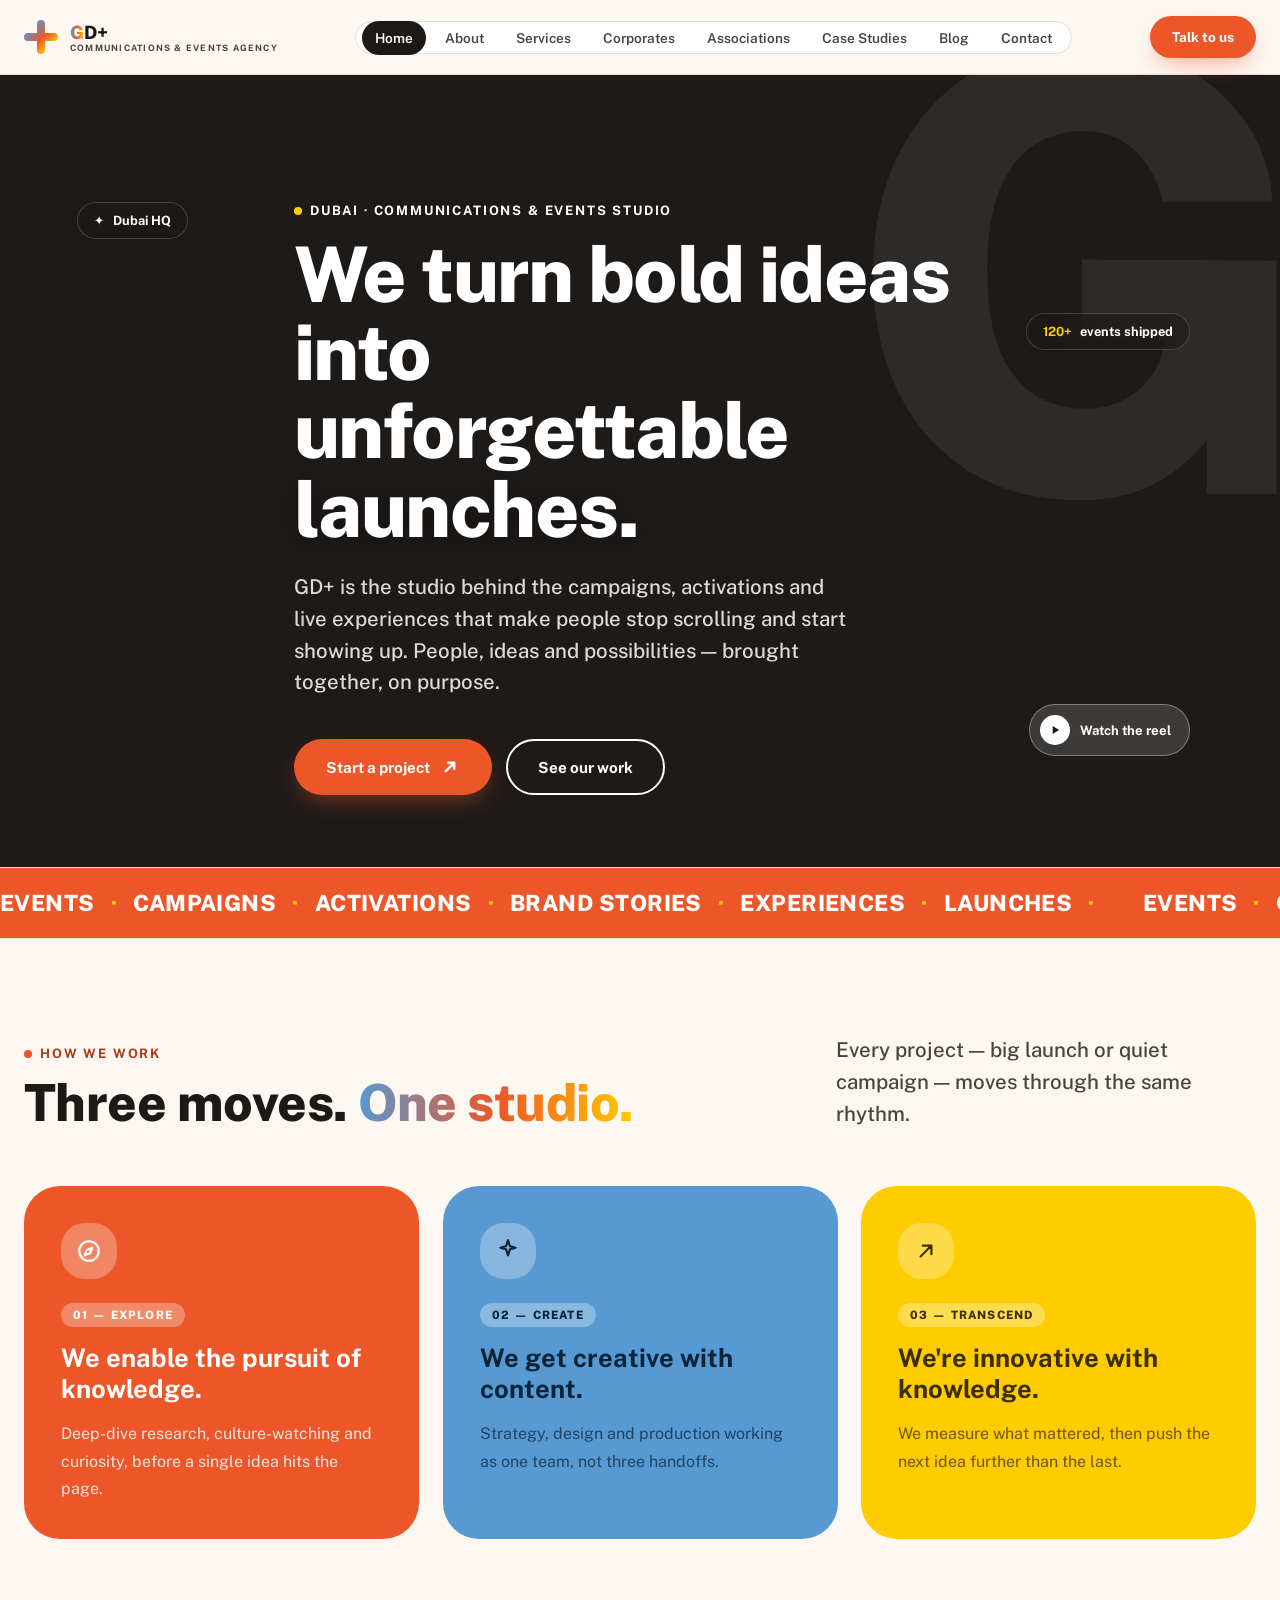
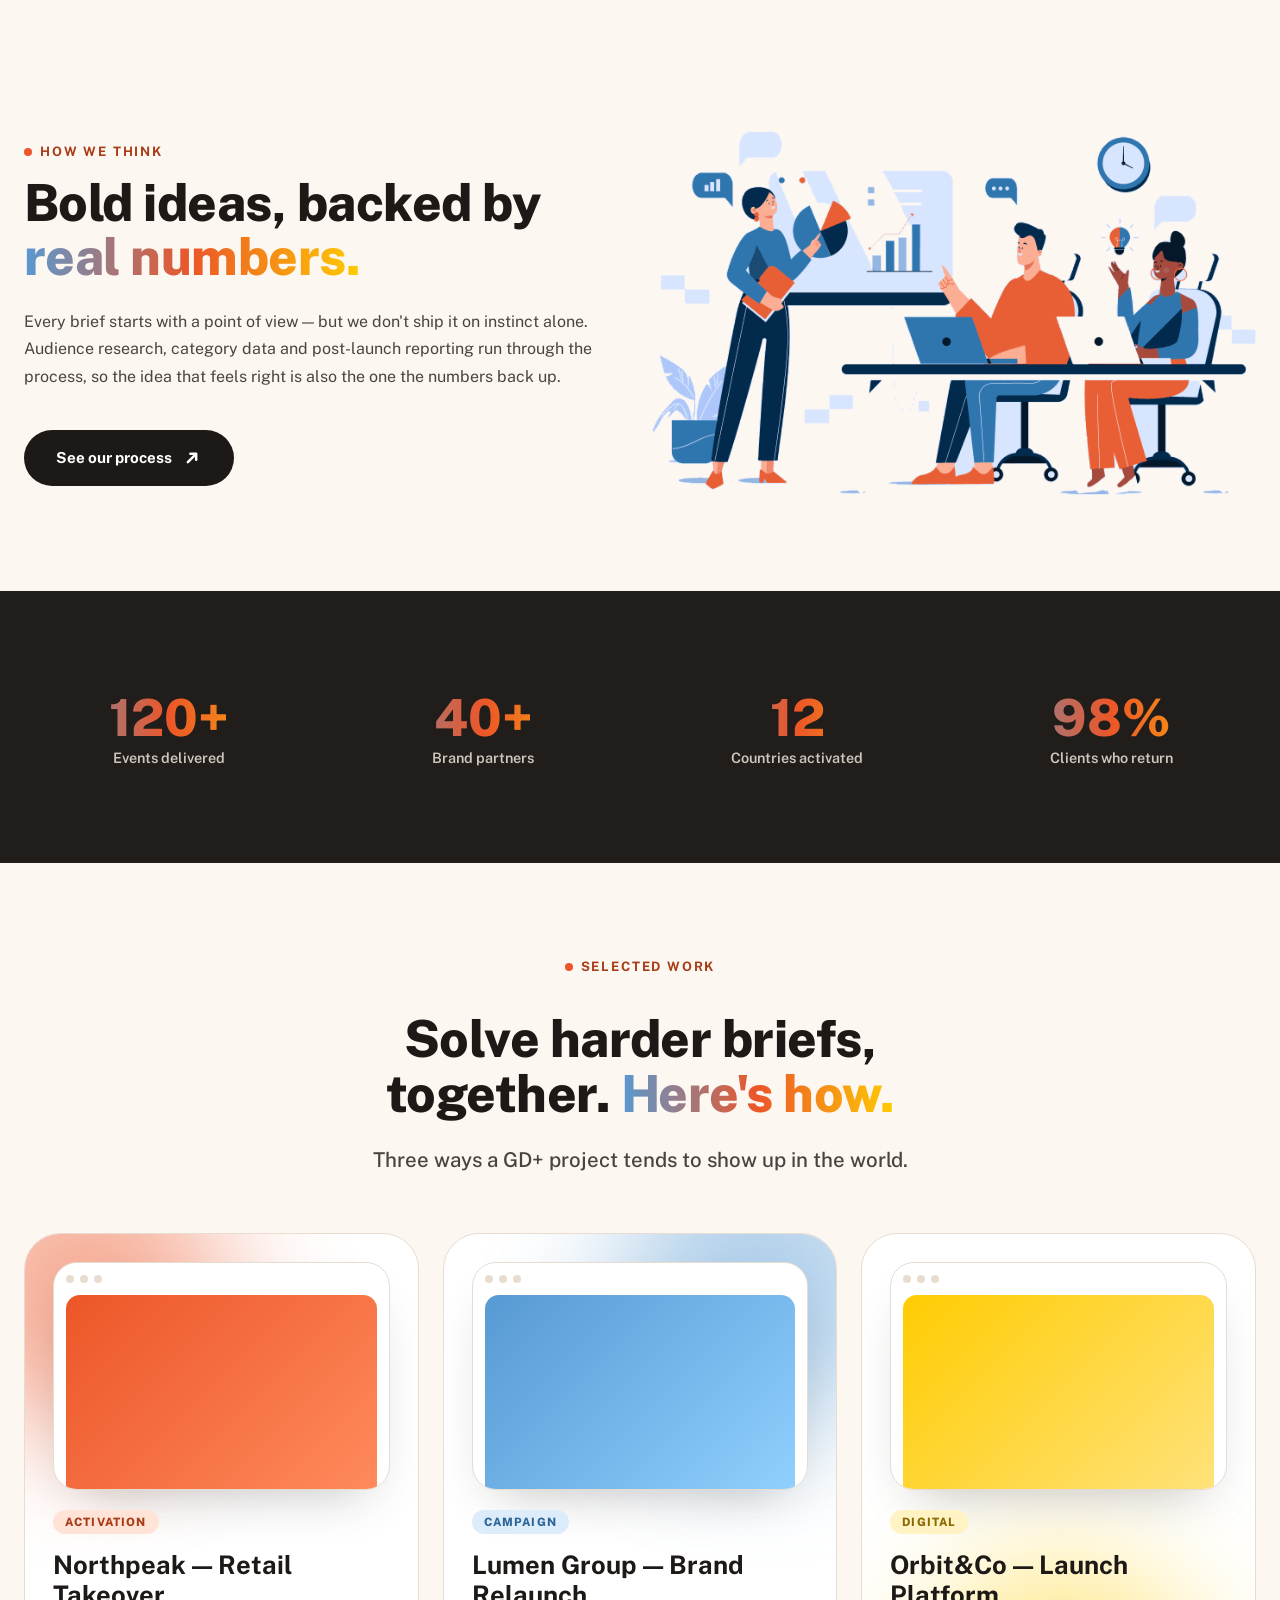
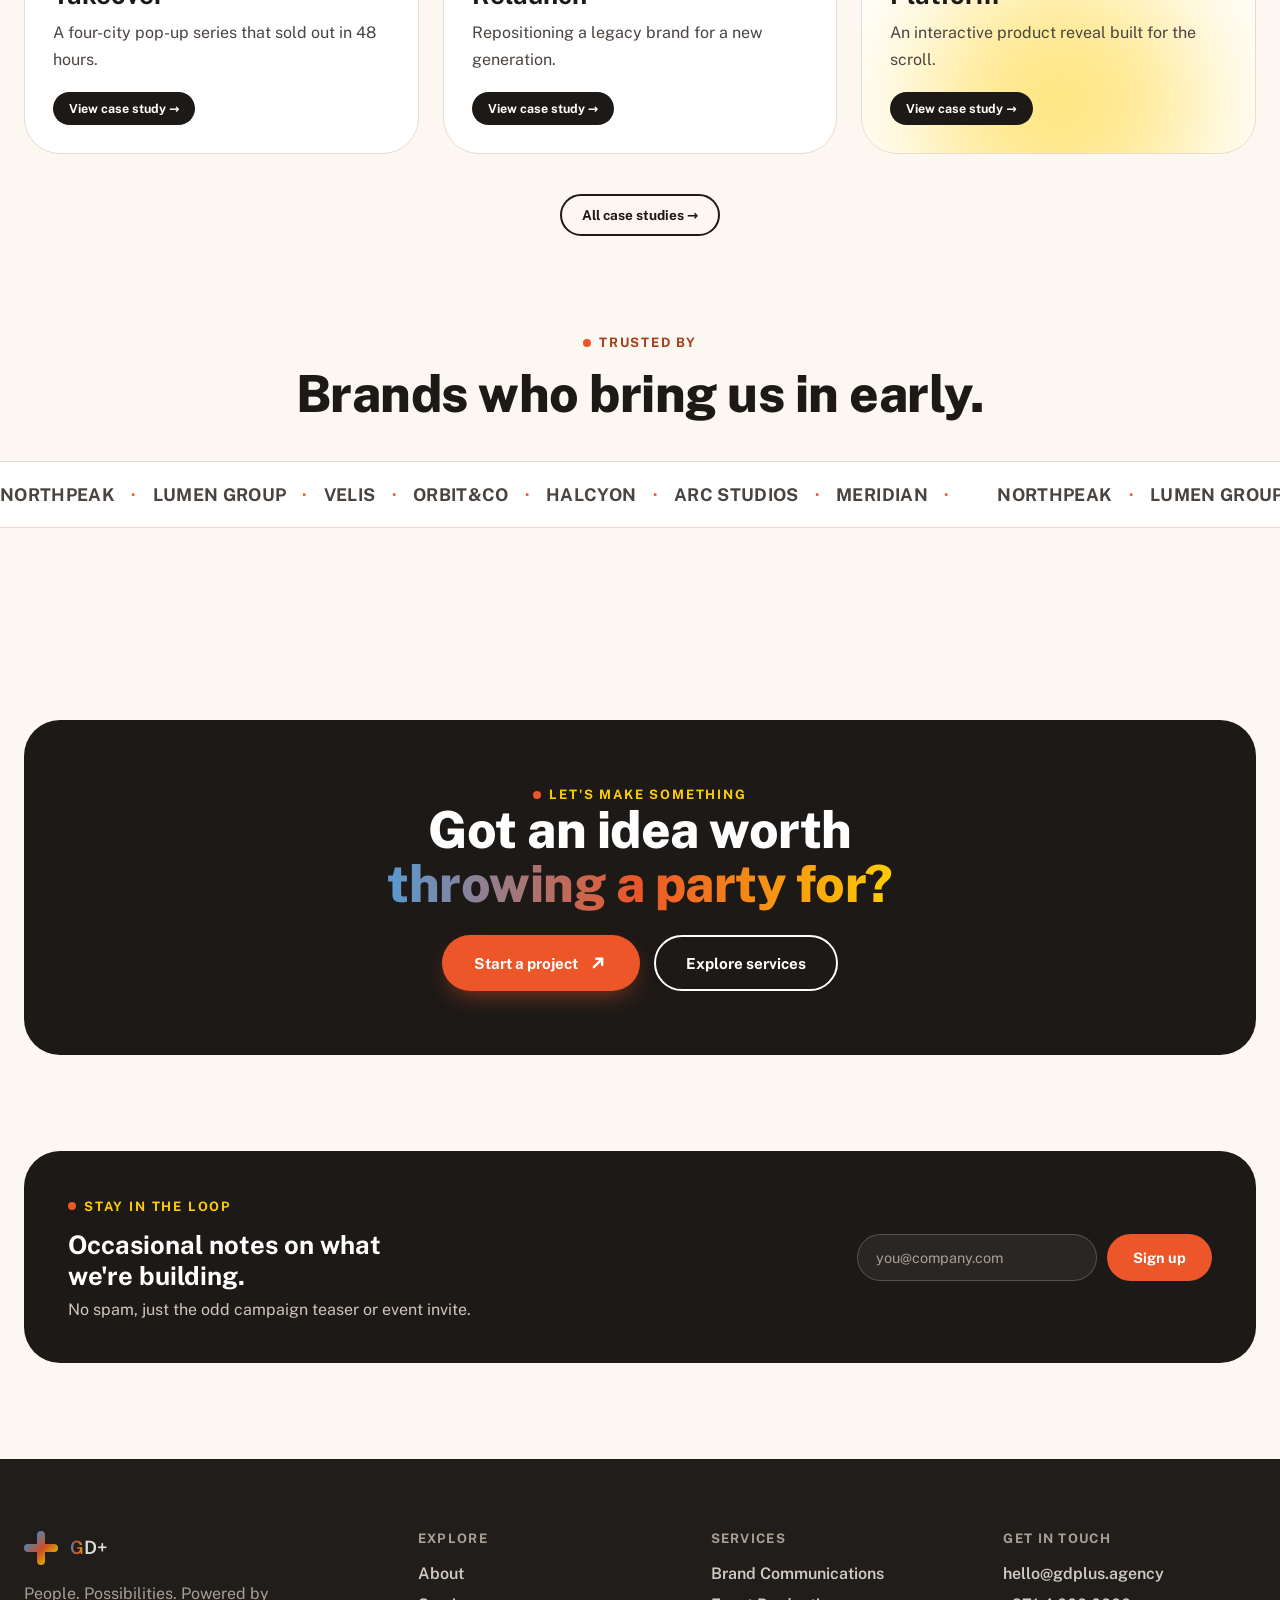
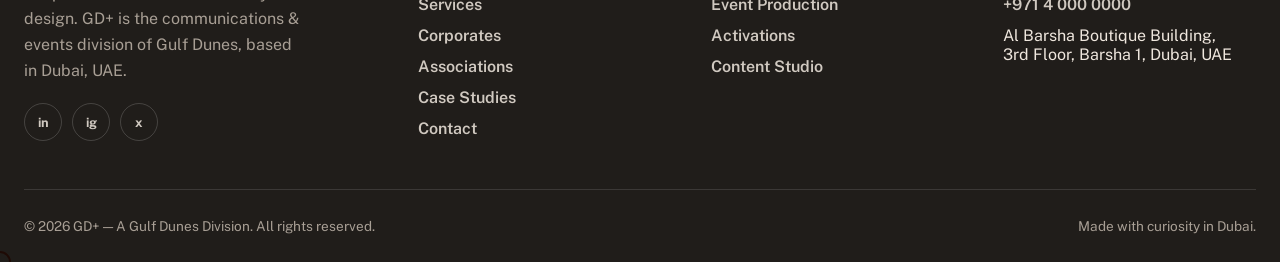
==== index.html @ 771c18da "Remove max-width cap from .container Content now runs full width edge-to-edge (still with side paddi" ====
<!doctype html>
<html lang="en">
<head>
<meta charset="UTF-8">
<meta name="viewport" content="width=device-width, initial-scale=1.0">
<title>GD+ — Communications & Events Agency</title>
<meta name="description" content="GD+ is a Dubai-based communications & events studio turning bold ideas into unforgettable experiences.">
<link rel="icon" href="data:image/svg+xml,%3Csvg xmlns='http://www.w3.org/2000/svg' viewBox='0 0 100 100'%3E%3Crect width='100' height='100' rx='24' fill='%23ec5628'/%3E%3Crect x='38' y='14' width='24' height='72' rx='12' fill='white'/%3E%3Crect x='14' y='38' width='72' height='24' rx='12' fill='white'/%3E%3C/svg%3E">
<style>
/* ==========================================================================
   GD+ — Communications & Events Agency
   Design tokens derived from brand guidelines:
   Primary #ec5628 · Secondary #5799d2 · Tertiary #ffcc02
   Type: Public Sans · Material 3–inspired shape language, playful energy
   ========================================================================== */

@import url('https://fonts.googleapis.com/css2?family=Public+Sans:ital,wght@0,400;0,500;0,600;0,700;0,800;1,600&display=swap');

:root{
  /* brand */
  --c-primary: #ec5628;
  --c-primary-ink: #a83c17;
  --c-primary-light: #ffe3d6;
  --c-secondary: #5799d2;
  --c-secondary-ink: #2f6699;
  --c-secondary-light: #dcecfa;
  --c-tertiary: #ffcc02;
  --c-tertiary-ink: #8a6a00;
  --c-tertiary-light: #fff3c4;

  /* neutrals */
  --c-ink: #1c1917;
  --c-ink-soft: #4a4441;
  --c-paper: #fdf7f2;
  --c-paper-alt: #ffffff;
  --c-surface: #f5ece4;
  --c-line: #e8dcd1;
  --c-dark: #201d1a;
  --c-dark-surface: #2b2622;

  /* shape */
  --r-sm: 14px;
  --r-md: 24px;
  --r-lg: 36px;
  --r-pill: 999px;

  /* motion */
  --ease: cubic-bezier(.22,1,.36,1);

  /* type */
  --font: 'Public Sans', system-ui, sans-serif;
}

*,*::before,*::after{ box-sizing:border-box; }
html{ scroll-behavior:smooth; }
body{
  margin:0;
  font-family:var(--font);
  background:var(--c-paper);
  color:var(--c-ink);
  -webkit-font-smoothing:antialiased;
  overflow-x:hidden;
}
img,svg{ display:block; max-width:100%; }
a{ color:inherit; text-decoration:none; }
ul{ margin:0; padding:0; list-style:none; }
button{ font-family:inherit; cursor:pointer; }
h1,h2,h3,h4,p{ margin:0; }

.container{
  width:100%;
  margin:0 auto;
  padding:0 24px;
}
section{ position:relative; }

::selection{ background:var(--c-tertiary); color:var(--c-ink); }

/* ---------- type scale ---------- */
.eyebrow{
  display:inline-flex;
  align-items:center;
  gap:8px;
  font-size:13px;
  font-weight:700;
  letter-spacing:.14em;
  text-transform:uppercase;
  color:var(--c-primary-ink);
}
.eyebrow::before{
  content:'';
  width:8px;height:8px;
  border-radius:50%;
  background:var(--c-primary);
}
h1, .h1{
  font-size:clamp(2.6rem, 6vw, 5.2rem);
  font-weight:800;
  line-height:1.02;
  letter-spacing:-.02em;
}
h2, .h2{
  font-size:clamp(2rem, 4vw, 3.2rem);
  font-weight:800;
  line-height:1.06;
  letter-spacing:-.01em;
}
h3, .h3{
  font-size:clamp(1.3rem, 2vw, 1.6rem);
  font-weight:700;
  line-height:1.2;
}
.lede{
  font-size:clamp(1.05rem, 1.6vw, 1.3rem);
  line-height:1.55;
  color:var(--c-ink-soft);
  font-weight:500;
}
.body-text{ font-size:1rem; line-height:1.7; color:var(--c-ink-soft); }

/* ---------- buttons ---------- */
.btn{
  position:relative;
  display:inline-flex;
  align-items:center;
  gap:10px;
  padding:16px 30px;
  border-radius:var(--r-pill);
  font-weight:700;
  font-size:.95rem;
  border:2px solid transparent;
  transition:transform .35s var(--ease), box-shadow .35s var(--ease), background .25s, color .25s, border-color .25s;
  white-space:nowrap;
}
.btn-primary{
  background:var(--c-primary);
  color:#fff;
  box-shadow:0 10px 24px -8px rgba(236,86,40,.55);
}
.btn-primary:hover{ box-shadow:0 16px 34px -8px rgba(236,86,40,.65); transform:translateY(-2px); }
.btn-dark{
  background:var(--c-ink);
  color:#fff;
}
.btn-dark:hover{ background:var(--c-primary); transform:translateY(-2px); }
.btn-ghost{
  background:transparent;
  border-color:currentColor;
  color:var(--c-ink);
}
.btn-ghost:hover{ background:var(--c-ink); color:#fff; }
.btn-ghost.on-dark{ color:#fff; }
.btn-ghost.on-dark:hover{ background:#fff; color:var(--c-ink); }
.btn-arrow{
  display:inline-flex;
  width:20px; height:20px;
  transition:transform .35s var(--ease);
}
.btn:hover .btn-arrow{ transform:translateX(4px); }
.btn-sm{ padding:11px 20px; font-size:.85rem; }

/* ---------- header / nav ---------- */
.site-header{
  position:sticky;
  top:0;
  z-index:100;
  background:rgba(253,247,242,.82);
  backdrop-filter:blur(14px) saturate(1.4);
  border-bottom:1px solid var(--c-line);
}
.nav{
  display:flex;
  align-items:center;
  justify-content:space-between;
  padding:16px 24px;
}
.brand{
  display:flex;
  align-items:center;
  gap:12px;
  font-weight:800;
  font-size:1.15rem;
  letter-spacing:-.01em;
}
.brand small{
  display:block;
  font-size:.55rem;
  font-weight:700;
  letter-spacing:.14em;
  color:var(--c-ink-soft);
  text-transform:uppercase;
}
.logo-mark{
  position:relative;
  width:34px; height:34px;
  flex:none;
}
.logo-mark::before,
.logo-mark::after{
  content:'';
  position:absolute;
  border-radius:var(--r-pill);
  background:linear-gradient(135deg, var(--c-secondary), var(--c-primary) 55%, var(--c-tertiary));
}
.logo-mark::before{ left:38%; right:38%; top:0; bottom:0; }
.logo-mark::after{ top:38%; bottom:38%; left:0; right:0; }

.nav-links{
  display:flex;
  align-items:center;
  gap:6px;
  padding:6px;
  background:var(--c-paper-alt);
  border-radius:var(--r-pill);
  border:1px solid var(--c-line);
}
.nav-links a{
  padding:9px 13px;
  border-radius:var(--r-pill);
  font-weight:600;
  font-size:.85rem;
  color:var(--c-ink-soft);
  white-space:nowrap;
  transition:background .25s, color .25s;
}
.nav-links a:hover{ background:var(--c-surface); color:var(--c-ink); }
.nav-links a.active{ background:var(--c-ink); color:#fff; }

.nav-actions{ display:flex; align-items:center; gap:12px; }
.nav-toggle{
  display:none;
  width:44px; height:44px;
  border-radius:var(--r-pill);
  border:1px solid var(--c-line);
  background:var(--c-paper-alt);
  align-items:center;
  justify-content:center;
  flex-direction:column;
  gap:5px;
}
.nav-toggle span{ width:18px; height:2px; background:var(--c-ink); border-radius:2px; transition:transform .3s, opacity .3s; }
.nav-toggle.is-open span:nth-child(1){ transform:translateY(7px) rotate(45deg); }
.nav-toggle.is-open span:nth-child(2){ opacity:0; }
.nav-toggle.is-open span:nth-child(3){ transform:translateY(-7px) rotate(-45deg); }

@media (max-width:1180px){
  .nav-links{
    position:fixed;
    inset:78px 16px auto 16px;
    flex-direction:column;
    align-items:stretch;
    padding:12px;
    gap:4px;
    box-shadow:0 24px 50px -20px rgba(28,25,23,.3);
    transform:translateY(-12px);
    opacity:0;
    pointer-events:none;
    transition:transform .3s var(--ease), opacity .3s var(--ease);
  }
  .nav-links.is-open{ transform:translateY(0); opacity:1; pointer-events:auto; }
  .nav-links a{ text-align:center; padding:14px; }
  .nav-toggle{ display:flex; }
  .nav-actions .btn-sm{ display:none; }
}

/* ---------- decorative floating plus marks ---------- */
.floater{
  position:absolute;
  z-index:0;
  opacity:.5;
  filter:blur(.3px);
  animation:floaty 9s ease-in-out infinite;
}
.floater::before,.floater::after{
  content:'';
  position:absolute;
  border-radius:var(--r-pill);
}
.floater.f-orange::before,.floater.f-orange::after{ background:var(--c-primary); }
.floater.f-blue::before,.floater.f-blue::after{ background:var(--c-secondary); }
.floater.f-gold::before,.floater.f-gold::after{ background:var(--c-tertiary); }
.floater::before{ left:38%; right:38%; top:0; bottom:0; }
.floater::after{ top:38%; bottom:38%; left:0; right:0; }
@keyframes floaty{
  0%,100%{ transform:translate(0,0) rotate(0deg); }
  50%{ transform:translate(-14px,18px) rotate(18deg); }
}

/* ---------- hero ---------- */
.hero{
  padding:64px 0 96px;
  overflow:hidden;
}
.hero-watermark{
  position:absolute;
  font-weight:800;
  font-size:min(48vw, 620px);
  line-height:1;
  color:var(--c-ink);
  opacity:.035;
  z-index:0;
  top:-14%;
  right:-3%;
  pointer-events:none;
  user-select:none;
}
.hero-inner{
  display:grid;
  gap:32px;
  position:relative;
  z-index:1;
}
.hero-rotator{
  display:inline-grid;
}
.hero-rotator span{
  grid-area:1/1;
  opacity:0;
  transform:translateY(14px);
  transition:opacity .5s var(--ease), transform .5s var(--ease);
  background:linear-gradient(90deg, var(--c-secondary), var(--c-primary), var(--c-tertiary));
  -webkit-background-clip:text;
  background-clip:text;
  color:transparent;
}
.hero-rotator span.is-active{ opacity:1; transform:translateY(0); }

.hero-scene{
  position:relative;
  width:100%;
  aspect-ratio:1/1;
  max-width:420px;
  margin:0 auto;
}
.hero-blob{
  position:absolute;
  inset:6%;
  border-radius:38% 62% 60% 40% / 45% 40% 60% 55%;
  background:linear-gradient(135deg, var(--c-secondary), var(--c-primary) 60%, var(--c-tertiary));
  animation:blobbing 10s ease-in-out infinite;
}
@keyframes blobbing{
  0%,100%{ border-radius:38% 62% 60% 40% / 45% 40% 60% 55%; transform:rotate(0deg) scale(1); }
  33%{ border-radius:55% 45% 40% 60% / 60% 55% 45% 40%; transform:rotate(8deg) scale(1.03); }
  66%{ border-radius:45% 55% 55% 45% / 40% 60% 40% 60%; transform:rotate(-6deg) scale(.98); }
}
.hero-illustration{
  position:absolute;
  inset:9%;
  filter:drop-shadow(0 16px 30px rgba(28,25,23,.25));
}
.hero-illustration svg{ width:100%; height:100%; }
.hero-illustration .spotlight{ animation:spotlightPulse 5s ease-in-out infinite; transform-origin:center top; }
.hero-illustration .confetti-bit{ animation:confettiDrift 3.6s ease-in-out infinite; transform-box:fill-box; transform-origin:center; }
.hero-illustration .confetti-bit:nth-child(2n){ animation-delay:-1.1s; }
.hero-illustration .confetti-bit:nth-child(3n){ animation-delay:-2.3s; }
@keyframes spotlightPulse{ 0%,100%{ opacity:.1; } 50%{ opacity:.22; } }
@keyframes confettiDrift{
  0%,100%{ transform:translateY(0) rotate(0deg); }
  50%{ transform:translateY(-6px) rotate(14deg); }
}

/* ---------- hero: full-bleed video header ---------- */
.hero--video{
  min-height:88vh;
  display:flex;
  align-items:flex-end;
  padding:64px 0 72px;
  color:#fff;
}
.hero-media{
  position:absolute;
  inset:0;
  z-index:0;
  overflow:hidden;
  background:var(--c-dark);
}
.hero-video{
  position:absolute; inset:0;
  width:100%; height:100%;
  object-fit:cover;
  z-index:2;
}
.hero-yt-wrap{
  position:absolute; inset:0;
  z-index:2;
  overflow:hidden;
  pointer-events:none;
  background:var(--c-dark);
}
.hero-yt-wrap iframe{
  position:absolute; top:50%; left:50%;
  width:177.78vh; height:100vh;
  min-width:100%; min-height:56.25vw;
  transform:translate(-50%,-50%);
  border:0;
}
.hero-fallback-bg{
  position:absolute; inset:-10%;
  background:linear-gradient(135deg, var(--c-secondary), var(--c-primary) 55%, var(--c-tertiary));
  background-size:220% 220%;
  animation:heroGradientDrift 16s ease-in-out infinite;
  z-index:1;
}
@keyframes heroGradientDrift{
  0%,100%{ background-position:0% 30%; }
  50%{ background-position:100% 70%; }
}
.hero-fallback-scene{
  position:absolute;
  inset:-6%;
  opacity:.14;
  mix-blend-mode:soft-light;
  z-index:1;
}
.hero-fallback-scene svg{ width:100%; height:100%; }
.hero-scrim{
  position:absolute; inset:0;
  background:rgba(28,25,23,.5);
  z-index:3;
}
.hero--video .hero-inner{
  position:relative;
  z-index:1;
  display:block;
  max-width:740px;
}
.hero--video .eyebrow{ color:#fff; }
.hero--video .eyebrow::before{ background:var(--c-tertiary); }
.hero--video h1{ color:#fff; }
.hero--video .lede{ color:rgba(255,255,255,.84); }
.hero--video .sticker{
  background:rgba(28,25,23,.5);
  border-color:rgba(255,255,255,.18);
  color:#fff;
  backdrop-filter:blur(10px);
  z-index:1;
}
.hero--video .sticker b{ color:var(--c-tertiary); }
.hero-watermark.on-video{ opacity:.07; color:#fff; }
.hero--video .hero-rotator span{
  background:none;
  -webkit-text-fill-color:#fff;
  color:#fff;
  text-shadow:0 4px 24px rgba(0,0,0,.35);
}
.hero-play{
  position:absolute;
  z-index:1;
  display:inline-flex;
  align-items:center;
  gap:10px;
  background:rgba(255,255,255,.14);
  border:1px solid rgba(255,255,255,.35);
  color:#fff;
  text-decoration:none;
  padding:10px 18px 10px 10px;
  border-radius:var(--r-pill);
  font-weight:700;
  font-size:.82rem;
  backdrop-filter:blur(10px);
  cursor:pointer;
  transition:background .2s ease, border-color .2s ease;
}
.hero-play:hover{
  background:rgba(255,255,255,.24);
  border-color:rgba(255,255,255,.5);
}
.hero-play .dot{
  width:30px; height:30px; border-radius:50%;
  background:#fff; color:var(--c-ink);
  display:flex; align-items:center; justify-content:center;
  flex:none;
}
@media (max-width:760px){
  .hero--video{ min-height:78vh; align-items:center; }
  .hero-play{ display:none; }
}

@media (min-width:860px){
  .hero-inner{ grid-template-columns:1.1fr .9fr; align-items:center; }
}

/* ---------- marquee ---------- */
.marquee{
  border-top:1px solid var(--c-line);
  border-bottom:1px solid var(--c-line);
  background:var(--c-primary);
  padding:22px 0;
  overflow:hidden;
}
.marquee-track{
  display:flex;
  width:max-content;
  gap:48px;
  animation:marquee 26s linear infinite;
}
.marquee:hover .marquee-track{ animation-play-state:paused; }
.marquee-track span{
  font-size:1.4rem;
  font-weight:800;
  color:#fff;
  white-space:nowrap;
  display:flex;
  align-items:center;
  gap:16px;
  text-transform:uppercase;
  letter-spacing:.02em;
}
.marquee-track span em{
  font-style:normal;
  color:var(--c-tertiary);
}
@keyframes marquee{
  from{ transform:translateX(0); }
  to{ transform:translateX(-50%); }
}
.marquee.light{ background:var(--c-paper-alt); }
.marquee.light .marquee-track span{ color:var(--c-ink-soft); font-size:1.1rem; font-weight:700; }
.marquee.light .marquee-track span em{ color:var(--c-primary); }

/* ---------- sections ---------- */
.section{ padding:96px 0; }
.section-head{
  display:flex;
  flex-wrap:wrap;
  justify-content:space-between;
  align-items:flex-end;
  gap:24px;
  margin-bottom:56px;
}
.section-head h2{ margin-top:14px; max-width:640px; }
.section-head .lede{ max-width:420px; }
.section.on-dark{ background:var(--c-dark); color:#fff; }
.section.on-dark .lede{ color:#cfc6bd; }
.section.on-surface{ background:var(--c-surface); }

/* ---------- pillar / feature cards ---------- */
.grid-3{ display:grid; gap:24px; grid-template-columns:repeat(3,1fr); }
.grid-2{ display:grid; gap:24px; grid-template-columns:repeat(auto-fit,minmax(320px,1fr)); }
@media (max-width:900px){
  .grid-3{ grid-template-columns:1fr; }
}

.card{
  background:var(--c-paper-alt);
  border:1px solid var(--c-line);
  border-radius:var(--r-lg);
  padding:36px;
  transition:transform .4s var(--ease), box-shadow .4s var(--ease), border-color .4s;
  will-change:transform;
}
.card:hover{
  box-shadow:0 30px 60px -30px rgba(28,25,23,.35);
  border-color:transparent;
}
.card-icon{
  width:56px; height:56px;
  border-radius:var(--r-md);
  display:flex; align-items:center; justify-content:center;
  margin-bottom:24px;
  font-size:1.5rem;
}
.card-icon.orange{ background:var(--c-primary-light); color:var(--c-primary-ink); }
.card-icon.blue{ background:var(--c-secondary-light); color:var(--c-secondary-ink); }
.card-icon.gold{ background:var(--c-tertiary-light); color:var(--c-tertiary-ink); }
.card h3{ margin-bottom:12px; }
.card-tag{
  display:inline-block;
  font-size:.72rem;
  font-weight:800;
  letter-spacing:.1em;
  text-transform:uppercase;
  padding:5px 12px;
  border-radius:var(--r-pill);
  margin-bottom:16px;
}
.card-tag.orange{ background:var(--c-primary-light); color:var(--c-primary-ink); }
.card-tag.blue{ background:var(--c-secondary-light); color:var(--c-secondary-ink); }
.card-tag.gold{ background:var(--c-tertiary-light); color:var(--c-tertiary-ink); }

/* ---------- flat colour "block" cards (Miro-style) ---------- */
.card.tone-orange{ background:var(--c-primary); border-color:transparent; color:#fff; }
.card.tone-blue{ background:var(--c-secondary); border-color:transparent; color:#0c2338; }
.card.tone-gold{ background:var(--c-tertiary); border-color:transparent; color:#3d2e00; }
.card.tone-orange .body-text{ color:rgba(255,255,255,.85); }
.card.tone-blue .body-text{ color:rgba(12,35,56,.72); }
.card.tone-gold .body-text{ color:rgba(61,46,0,.75); }
.card.tone-orange .card-icon,
.card.tone-blue .card-icon,
.card.tone-gold .card-icon{ background:rgba(255,255,255,.28); color:inherit; }
.card.tone-orange .card-tag,
.card.tone-blue .card-tag,
.card.tone-gold .card-tag{ background:rgba(255,255,255,.3); color:inherit; }

/* ---------- stats ---------- */
.stats{
  display:grid;
  gap:24px;
  grid-template-columns:repeat(4,1fr);
  text-align:center;
}
@media (max-width:760px){
  .stats{ grid-template-columns:repeat(2,1fr); gap:32px 24px; }
}
.stat b{
  display:block;
  font-size:clamp(2.2rem,4vw,3.4rem);
  font-weight:800;
  background:linear-gradient(90deg, var(--c-secondary), var(--c-primary), var(--c-tertiary));
  -webkit-background-clip:text;
  background-clip:text;
  color:transparent;
}
.stat span{ font-weight:600; color:var(--c-ink-soft); font-size:.9rem; }
.on-dark .stat span{ color:#cfc6bd; }

/* ---------- process ---------- */
.process{
  display:grid;
  gap:20px;
  grid-template-columns:repeat(auto-fit,minmax(220px,1fr));
  counter-reset:step;
}
.process-step{
  position:relative;
  padding:32px 26px;
  border-radius:var(--r-lg);
  background:var(--c-paper-alt);
  border:1px solid var(--c-line);
}
.process-step::before{
  counter-increment:step;
  content:'0' counter(step);
  font-weight:800;
  font-size:2rem;
  color:var(--c-line);
  display:block;
  margin-bottom:14px;
}

/* ---------- reveal ---------- */
[data-reveal]{
  opacity:0;
  transform:translateY(28px);
  transition:opacity .7s var(--ease), transform .7s var(--ease);
}
[data-reveal].is-visible{ opacity:1; transform:translateY(0); }

/* ---------- CTA banner ---------- */
.cta-banner{
  border-radius:var(--r-lg);
  padding:64px 40px;
  background:var(--c-ink);
  color:#fff;
  text-align:center;
  position:relative;
  overflow:hidden;
}
.cta-banner h2{ max-width:640px; margin:0 auto 24px; }
.cta-banner .btn-row{ display:flex; gap:14px; justify-content:center; flex-wrap:wrap; margin-top:12px; }

/* ---------- footer ---------- */
.site-footer{
  background:var(--c-dark);
  color:#efe7de;
  padding:72px 0 28px;
}
.footer-grid{
  display:grid;
  gap:40px;
  grid-template-columns:1.4fr repeat(3,1fr);
  padding-bottom:48px;
  border-bottom:1px solid rgba(255,255,255,.12);
}
.footer-grid h4{ font-size:.82rem; letter-spacing:.1em; text-transform:uppercase; color:#a89f95; margin-bottom:18px; }
.footer-grid ul{ display:grid; gap:12px; }
.footer-grid a{ font-weight:600; color:#efe7de; opacity:.85; transition:opacity .2s, color .2s; }
.footer-grid a:hover{ opacity:1; color:var(--c-tertiary); }
.footer-bottom{
  display:flex;
  justify-content:space-between;
  flex-wrap:wrap;
  gap:12px;
  padding-top:28px;
  font-size:.85rem;
  color:#a89f95;
}
.footer-brand p{ margin-top:16px; max-width:280px; color:#a89f95; line-height:1.6; }
.footer-social{ display:flex; gap:10px; margin-top:20px; }
.footer-social a{
  width:38px;height:38px;
  border-radius:var(--r-pill);
  border:1px solid rgba(255,255,255,.2);
  display:flex; align-items:center; justify-content:center;
  font-size:.8rem; font-weight:700;
}
.footer-social a:hover{ background:var(--c-primary); border-color:var(--c-primary); color:#fff; }

@media (max-width:760px){
  .footer-grid{ grid-template-columns:1fr 1fr; }
}

/* ---------- page hero (inner pages) ---------- */
.page-hero{
  padding:56px 0 72px;
  position:relative;
  overflow:hidden;
}
.crumbs{
  display:flex; align-items:center; gap:8px;
  font-size:.85rem; font-weight:600; color:var(--c-ink-soft);
  margin-bottom:18px;
}
.crumbs em{ font-style:normal; color:var(--c-primary); }

/* ---------- filter chips (case studies) ---------- */
.chip-row{ display:flex; flex-wrap:wrap; gap:10px; margin-bottom:40px; }
.chip{
  padding:11px 20px;
  border-radius:var(--r-pill);
  border:1px solid var(--c-line);
  background:var(--c-paper-alt);
  font-weight:700;
  font-size:.85rem;
  transition:background .25s, color .25s, border-color .25s;
}
.chip.is-active, .chip:hover{ background:var(--c-ink); color:#fff; border-color:var(--c-ink); }

/* ---------- case study cards ---------- */
.case-card{
  border-radius:var(--r-lg);
  overflow:hidden;
  background:var(--c-paper-alt);
  border:1px solid var(--c-line);
  transition:transform .4s var(--ease), box-shadow .4s var(--ease);
  display:block;
}
.case-card:hover{ transform:translateY(-6px); box-shadow:0 30px 60px -28px rgba(28,25,23,.35); }
.case-thumb{
  aspect-ratio:4/3;
  position:relative;
  display:flex;
  align-items:flex-end;
  padding:22px;
  overflow:hidden;
}
.case-thumb::after{
  content:'';
  position:absolute; inset:0;
  background:radial-gradient(circle at 30% 20%, rgba(255,255,255,.35), transparent 55%);
}
.case-thumb span{
  position:relative;
  z-index:1;
  color:#fff;
  font-weight:800;
  font-size:.75rem;
  text-transform:uppercase;
  letter-spacing:.1em;
  background:rgba(28,25,23,.35);
  padding:6px 14px;
  border-radius:var(--r-pill);
  backdrop-filter:blur(6px);
}
.case-body{ padding:24px; }
.case-body .h3{ margin-bottom:8px; }
.case-meta{ display:flex; justify-content:space-between; margin-top:16px; font-size:.85rem; color:var(--c-ink-soft); font-weight:600; }

.grad-1{ background:linear-gradient(135deg,var(--c-primary),#ff8a5c); }
.grad-2{ background:linear-gradient(135deg,var(--c-secondary),#8fd0ff); }
.grad-3{ background:linear-gradient(135deg,var(--c-tertiary),#ffe27a); }
.grad-4{ background:linear-gradient(135deg,var(--c-ink),#5c534a); }
.grad-5{ background:linear-gradient(135deg,var(--c-secondary),var(--c-primary)); }
.grad-6{ background:linear-gradient(135deg,var(--c-primary),var(--c-tertiary)); }

/* ---------- team (flat-colour photo-block cards, Miro-inspired) ---------- */
.team-card{ text-align:left; }
.team-photo{
  position:relative;
  aspect-ratio:1/1;
  border-radius:var(--r-lg);
  overflow:hidden;
  margin-bottom:20px;
  display:flex;
  align-items:flex-end;
  justify-content:center;
}
.team-photo svg{
  width:78%;
  height:92%;
  position:relative;
  top:8%;
}
.team-photo.tone-gold{ background:var(--c-tertiary); }
.team-photo.tone-gold svg{ color:rgba(61,46,0,.55); }
.team-photo.tone-orange{ background:var(--c-primary); }
.team-photo.tone-orange svg{ color:rgba(255,255,255,.5); }
.team-photo.tone-blue{ background:var(--c-secondary); }
.team-photo.tone-blue svg{ color:rgba(11,33,56,.4); }
.team-photo.tone-orange-light{ background:var(--c-primary-light); }
.team-photo.tone-orange-light svg{ color:rgba(168,60,23,.4); }
.team-photo.tone-blue-light{ background:var(--c-secondary-light); }
.team-photo.tone-blue-light svg{ color:rgba(47,102,153,.4); }
.team-photo.tone-gold-light{ background:var(--c-tertiary-light); }
.team-photo.tone-gold-light svg{ color:rgba(138,106,0,.4); }
.team-card h3{ margin-bottom:2px; }
.team-card p{ color:var(--c-ink-soft); font-size:.9rem; }

/* ---------- values ---------- */
.value-row{
  display:flex;
  gap:20px;
  padding:26px 0;
  border-top:1px solid var(--c-line);
  align-items:flex-start;
}
.value-row:last-child{ border-bottom:1px solid var(--c-line); }
.value-num{ font-weight:800; font-size:1.4rem; color:var(--c-line); flex:none; width:60px; }

/* ---------- services list ---------- */
.service-row{
  display:grid;
  grid-template-columns:auto 1fr auto;
  gap:24px;
  align-items:center;
  padding:32px 0;
  border-top:1px solid var(--c-line);
  transition:padding .3s var(--ease);
}
.service-row:last-child{ border-bottom:1px solid var(--c-line); }
.service-row:hover{ padding-left:12px; }
.service-num{ font-weight:800; font-size:1.1rem; color:var(--c-ink-soft); }
.service-arrow{
  width:44px;height:44px;
  border-radius:var(--r-pill);
  border:1px solid var(--c-line);
  display:flex; align-items:center; justify-content:center;
  transition:background .3s, transform .3s var(--ease), border-color .3s;
}
.service-row:hover .service-arrow{ background:var(--c-primary); border-color:var(--c-primary); color:#fff; transform:rotate(45deg); }

/* ---------- contact ---------- */
.contact-grid{
  display:grid;
  gap:40px;
}
@media (min-width:900px){
  .contact-grid{ grid-template-columns:1fr 1fr; }
}
.field{ margin-bottom:18px; }
.field label{ display:block; font-weight:700; font-size:.85rem; margin-bottom:8px; }
.field input, .field textarea, .field select{
  width:100%;
  padding:15px 18px;
  border-radius:var(--r-sm);
  border:1.5px solid var(--c-line);
  background:var(--c-paper-alt);
  font-family:inherit;
  font-size:.95rem;
  color:var(--c-ink);
  transition:border-color .25s, box-shadow .25s;
}
.field input:focus, .field textarea:focus, .field select:focus{
  outline:none;
  border-color:var(--c-primary);
  box-shadow:0 0 0 4px var(--c-primary-light);
}
.field textarea{ resize:vertical; min-height:130px; }
.contact-info-card{
  background:var(--c-ink);
  color:#fff;
  border-radius:var(--r-lg);
  padding:40px;
}
.contact-info-card .info-row{ display:flex; gap:16px; padding:18px 0; border-top:1px solid rgba(255,255,255,.12); }
.contact-info-card .info-row:first-of-type{ border-top:none; }
.info-icon{
  width:42px;height:42px; flex:none;
  border-radius:var(--r-md);
  background:rgba(255,255,255,.1);
  display:flex; align-items:center; justify-content:center;
}
.form-success{
  display:none;
  border-radius:var(--r-lg);
  padding:40px;
  background:var(--c-tertiary-light);
  text-align:center;
}
.form-success.is-visible{ display:block; }
.form-success .mini-mark{ margin:0 auto 18px; }

/* small helper */
.mini-mark{ position:relative; width:28px; height:28px; }
.mini-mark::before,.mini-mark::after{ content:''; position:absolute; border-radius:var(--r-pill); background:var(--c-primary); }
.mini-mark::before{ left:38%; right:38%; top:0; bottom:0; }
.mini-mark::after{ top:38%; bottom:38%; left:0; right:0; }

/* ---------- idle contact popup ---------- */
.idle-popup-backdrop{
  position:fixed;
  inset:0;
  z-index:9990;
  background:rgba(28,25,23,.5);
  backdrop-filter:blur(4px);
  display:flex;
  align-items:center;
  justify-content:center;
  padding:24px;
  opacity:0;
  pointer-events:none;
  transition:opacity .35s var(--ease);
}
.idle-popup-backdrop.is-visible{ opacity:1; pointer-events:auto; }
.idle-popup{
  position:relative;
  width:100%;
  max-width:440px;
  max-height:90vh;
  overflow-y:auto;
  background:var(--c-paper-alt);
  border-radius:var(--r-lg);
  padding:44px;
  box-shadow:0 40px 90px -30px rgba(28,25,23,.5);
  opacity:0;
  transform:translateY(24px) scale(.92) rotate(-1deg);
}
.idle-popup-backdrop.is-visible .idle-popup{
  animation:idlePopIn .6s cubic-bezier(.34,1.56,.64,1) forwards;
}
@keyframes idlePopIn{
  0%{ opacity:0; transform:translateY(24px) scale(.92) rotate(-1deg); }
  60%{ opacity:1; transform:translateY(-6px) scale(1.02) rotate(.5deg); }
  100%{ opacity:1; transform:translateY(0) scale(1) rotate(0deg); }
}
.idle-popup-close{
  position:absolute;
  top:18px; right:18px;
  width:36px; height:36px;
  border-radius:50%;
  border:1px solid var(--c-line);
  background:var(--c-paper-alt);
  display:flex;
  align-items:center;
  justify-content:center;
  color:var(--c-ink);
  transition:background .25s, transform .35s var(--ease), border-color .25s;
}
.idle-popup-close:hover{ background:var(--c-ink); border-color:var(--c-ink); color:#fff; transform:rotate(90deg); }
.idle-popup .field{ margin-bottom:16px; }
.idle-popup .field textarea{ resize:vertical; }
.idle-popup .form-success{ padding:20px 0; background:transparent; }

/* ---------- custom cursor ---------- */
.cursor-dot{
  position:fixed;
  z-index:9999;
  width:22px;height:22px;
  border-radius:var(--r-pill);
  border:2px solid var(--c-primary);
  pointer-events:none;
  transform:translate(-50%,-50%);
  transition:width .2s var(--ease), height .2s var(--ease), background .2s;
  mix-blend-mode:multiply;
}
.cursor-dot.is-active{ background:var(--c-primary); width:38px; height:38px; }
@media (pointer:coarse){ .cursor-dot{ display:none; } }

/* ---------- confetti ---------- */
.confetti-piece{
  position:fixed;
  z-index:9998;
  width:8px; height:14px;
  top:50%; left:50%;
  pointer-events:none;
  border-radius:2px;
}

/* ---------- glow preview cards ---------- */
.glow-card{
  position:relative;
  padding:28px;
  border-radius:var(--r-lg);
  background:var(--c-paper-alt);
  border:1px solid var(--c-line);
  overflow:hidden;
}
.glow-card::before{
  content:'';
  position:absolute;
  width:280px;height:280px;
  border-radius:50%;
  filter:blur(64px);
  opacity:.5;
  z-index:0;
}
.glow-card.glow-orange::before{ background:var(--c-primary); top:-80px; left:-80px; }
.glow-card.glow-blue::before{ background:var(--c-secondary); top:-80px; right:-60px; }
.glow-card.glow-gold::before{ background:var(--c-tertiary); bottom:-90px; left:15%; }
.glow-frame{
  position:relative;
  z-index:1;
  border-radius:var(--r-md);
  background:var(--c-paper-alt);
  border:1px solid var(--c-line);
  padding:12px 12px 0;
  box-shadow:0 24px 50px -26px rgba(28,25,23,.3);
  margin-bottom:20px;
  overflow:hidden;
}
.glow-frame-dots{ display:flex; gap:6px; padding-bottom:12px; }
.glow-frame-dots span{ width:8px;height:8px;border-radius:50%; background:var(--c-line); }
.glow-frame-body{
  border-radius:var(--r-sm) var(--r-sm) 0 0;
  aspect-ratio:16/10;
  display:flex; align-items:center; justify-content:center;
}
.glow-card-body{ position:relative; z-index:1; }
.glow-card h3{ margin-bottom:8px; }

/* ---------- mini pill button (in-card CTA) ---------- */
.btn-mini{
  display:inline-flex;
  align-items:center;
  gap:6px;
  padding:9px 16px;
  border-radius:var(--r-pill);
  background:var(--c-ink);
  color:#fff;
  font-weight:700;
  font-size:.78rem;
  margin-top:18px;
  transition:transform .3s var(--ease), background .25s;
}
.btn-mini:hover{ background:var(--c-primary); transform:translateX(2px); }

/* ---------- floating sticker badges ---------- */
.sticker{
  position:absolute;
  display:inline-flex;
  align-items:center;
  gap:8px;
  padding:10px 16px;
  border-radius:var(--r-pill);
  background:var(--c-paper-alt);
  border:1px solid var(--c-line);
  box-shadow:0 16px 32px -18px rgba(28,25,23,.35);
  font-weight:700;
  font-size:.8rem;
  z-index:2;
  animation:stickerFloat 7s ease-in-out infinite;
  white-space:nowrap;
}
.sticker b{ color:var(--c-primary); }
.sticker.s2{ animation-delay:-2.5s; }
@keyframes stickerFloat{
  0%,100%{ transform:translateY(0) rotate(-2deg); }
  50%{ transform:translateY(-10px) rotate(1deg); }
}
@media (max-width:760px){ .sticker{ display:none; } }

/* ---------- centered section head variant ---------- */
.section-head.center{ flex-direction:column; align-items:center; text-align:center; }
.section-head.center .lede{ max-width:560px; }

/* ---------- newsletter strip ---------- */
.news-strip{
  background:var(--c-ink);
  border-radius:var(--r-lg);
  padding:44px;
  display:flex;
  flex-wrap:wrap;
  gap:24px;
  align-items:center;
  justify-content:space-between;
  color:#fff;
}
.news-strip h3{ max-width:360px; }
.news-strip p{ color:#cfc6bd; margin-top:8px; }
.news-form{ display:flex; gap:10px; flex-wrap:wrap; }
.news-form input{
  padding:14px 18px;
  border-radius:var(--r-pill);
  border:1.5px solid rgba(255,255,255,.2);
  background:rgba(255,255,255,.06);
  color:#fff;
  min-width:240px;
  font-family:inherit;
  font-size:.9rem;
}
.news-form input::placeholder{ color:#a89f95; }
.news-form input:focus{ outline:none; border-color:var(--c-primary); }
.news-form button{
  padding:14px 26px;
  border-radius:var(--r-pill);
  background:var(--c-primary);
  color:#fff;
  font-weight:700;
  border:none;
  font-size:.9rem;
}
.news-form button:hover{ background:#ff6a3c; }
.news-form.is-done span{ font-weight:700; color:var(--c-tertiary); }

/* ---------- blog: post cards ---------- */
.post-card{
  display:block;
  border-radius:var(--r-lg);
  overflow:hidden;
  background:var(--c-paper-alt);
  border:1px solid var(--c-line);
  transition:transform .4s var(--ease), box-shadow .4s var(--ease);
}
.post-card:hover{ transform:translateY(-6px); box-shadow:0 30px 60px -28px rgba(28,25,23,.35); }
.post-thumb{
  aspect-ratio:16/10;
  position:relative;
  display:flex;
  align-items:flex-end;
  padding:20px;
  overflow:hidden;
}
.post-thumb::after{
  content:'';
  position:absolute; inset:0;
  background:radial-gradient(circle at 30% 20%, rgba(255,255,255,.35), transparent 55%);
}
.post-thumb span{
  position:relative; z-index:1;
  color:#fff; font-weight:800; font-size:.72rem;
  text-transform:uppercase; letter-spacing:.1em;
  background:rgba(28,25,23,.35);
  padding:6px 13px; border-radius:var(--r-pill);
  backdrop-filter:blur(6px);
}
.post-body{ padding:22px; }
.post-body h3{ margin-bottom:8px; }
.post-meta{
  display:flex; align-items:center; gap:10px;
  margin-top:16px; font-size:.8rem; color:var(--c-ink-soft); font-weight:600;
}
.post-meta .avatar-sm{
  width:26px; height:26px; border-radius:50%;
  display:flex; align-items:center; justify-content:center;
  color:#fff; font-weight:800; font-size:.68rem; flex:none;
}
.post-card.featured{
  display:grid;
  grid-template-columns:1.1fr .9fr;
  align-items:stretch;
}
.post-card.featured .post-thumb{ aspect-ratio:auto; height:100%; }
.post-card.featured .post-body{ padding:36px; display:flex; flex-direction:column; justify-content:center; }
@media (max-width:760px){
  .post-card.featured{ grid-template-columns:1fr; }
}

/* ---------- blog: article typography ---------- */
.article{ max-width:720px; margin:0 auto; }
.article h2{ font-size:clamp(1.5rem,3vw,2rem); margin-top:44px; margin-bottom:16px; }
.article h3{ font-size:1.2rem; margin-top:32px; margin-bottom:12px; }
.article p{ font-size:1.05rem; line-height:1.8; color:var(--c-ink-soft); margin-bottom:20px; }
.article ul{ margin-bottom:20px; }
.article ul li{
  font-size:1.05rem; line-height:1.8; color:var(--c-ink-soft);
  padding-left:24px; position:relative; margin-bottom:8px;
}
.article ul li::before{
  content:''; position:absolute; left:0; top:12px;
  width:7px; height:7px; border-radius:50%; background:var(--c-primary);
}
.article blockquote{
  margin:32px 0;
  padding:8px 0 8px 24px;
  border-left:3px solid var(--c-primary);
  font-size:1.15rem;
  font-weight:500;
  font-style:italic;
  color:var(--c-ink);
}
.article figure{ margin:32px 0; }
.article .fig-img{
  aspect-ratio:16/9;
  border-radius:var(--r-md);
}
.article figcaption{
  font-size:.82rem; color:var(--c-ink-soft); margin-top:10px; text-align:center;
}
.article-hero-meta{
  display:flex; align-items:center; gap:12px;
  margin-top:24px; font-size:.9rem; font-weight:600; color:var(--c-ink-soft);
}
.article-hero-meta .avatar-sm{
  width:38px; height:38px; border-radius:50%;
  display:flex; align-items:center; justify-content:center;
  color:#fff; font-weight:800; font-size:.85rem; flex:none;
}
.article-hero-meta strong{ color:var(--c-ink); }
.article-cover{
  aspect-ratio:21/9;
  border-radius:var(--r-lg);
  margin:32px 0 0;
}

/* ---------- blog: author card ---------- */
.author-card{
  display:flex; gap:18px; align-items:center;
  padding:28px; border-radius:var(--r-lg);
  background:var(--c-surface); margin-top:48px;
}
.author-card .avatar-lg{
  width:56px; height:56px; border-radius:50%; flex:none;
  display:flex; align-items:center; justify-content:center;
  color:#fff; font-weight:800; font-size:1.1rem;
}
.author-card p{ color:var(--c-ink-soft); font-size:.88rem; margin-top:4px; }

/* ---------- brand gradient text (blue -> orange -> yellow, fixed direction) ---------- */
.text-gradient{
  background:linear-gradient(90deg, var(--c-secondary), var(--c-primary), var(--c-tertiary));
  -webkit-background-clip:text;
  background-clip:text;
  color:transparent;
}
.brand .text-gradient{
  -webkit-background-clip:text;
  background-clip:text;
}

/* utility */
.text-center{ text-align:center; }
.mt-8{ margin-top:8px; }
.mt-16{ margin-top:16px; }
.mt-24{ margin-top:24px; }
.mt-40{ margin-top:40px; }
.max-560{ max-width:560px; }
.max-680{ max-width:680px; }

</style>
</head>
<body>

<header class="site-header">
  <nav class="nav container">
    <a href="index.html" class="brand">
      <span class="logo-mark"></span>
      <span><span class="text-gradient">G</span>D+<small>Communications &amp; Events Agency</small></span>
    </a>
    <ul class="nav-links" data-nav-links>
      <li><a href="index.html" class="active">Home</a></li>
      <li><a href="about.html">About</a></li>
      <li><a href="services.html">Services</a></li>
      <li><a href="corporates.html">Corporates</a></li>
      <li><a href="associations.html">Associations</a></li>
      <li><a href="case-studies.html">Case Studies</a></li>
      <li><a href="blog.html">Blog</a></li>
      <li><a href="contact.html">Contact</a></li>
    </ul>
    <div class="nav-actions">
      <a href="contact.html" class="btn btn-primary btn-sm" data-magnetic>Talk to us</a>
      <button class="nav-toggle" data-nav-toggle aria-label="Toggle menu"><span></span><span></span><span></span></button>
    </div>
  </nav>
</header>

<main>

  <!-- HERO -->
  <section class="hero hero--video">
    <div class="hero-media">
      <!--
        Drop real footage in here — a 15-30s muted highlight reel works best
        (event walk-ins, stage moments, crowd energy). Just uncomment and
        point the <source> at your file; the gradient below stays as a
        graceful fallback while the video loads or if it fails.
        <video class="hero-video" autoplay muted loop playsinline poster="assets/video/reel-poster.jpg">
          <source src="assets/video/gdplus-reel.mp4" type="video/mp4">
        </video>
      -->
      <div class="hero-yt-wrap" aria-hidden="true">
        <iframe src="https://www.youtube.com/embed/CuVfoKF3Sro?autoplay=1&mute=1&loop=1&playlist=CuVfoKF3Sro&controls=0&showinfo=0&rel=0&modestbranding=1&playsinline=1&iv_load_policy=3&disablekb=1"
          title="" frameborder="0"
          allow="autoplay; encrypted-media"
          referrerpolicy="strict-origin-when-cross-origin"></iframe>
      </div>
      <div class="hero-fallback-bg"></div>
      <div class="hero-fallback-scene" aria-hidden="true">
        <svg viewBox="0 0 240 240" fill="none" xmlns="http://www.w3.org/2000/svg">
          <path d="M120 8 L58 152 L182 152 Z" fill="#fff"/>
          <path d="M38 196 L202 196 L216 210 L24 210 Z" fill="#fff" opacity=".92"/>
          <rect x="24" y="210" width="192" height="11" rx="4" fill="#fff" opacity=".5"/>
          <rect x="103" y="176" width="34" height="20" rx="5" fill="#fff" opacity=".85"/>
          <circle cx="120" cy="146" r="16" fill="#fff"/>
          <path d="M90 190c0-19 13.5-30 30-30s30 11 30 30" fill="#fff"/>
          <g opacity=".55"><circle cx="52" cy="213" r="9" fill="#fff"/><path d="M32 233c0-12 9-18 20-18s20 6 20 18" fill="#fff"/></g>
          <g opacity=".65"><circle cx="80" cy="219" r="8" fill="#fff"/><path d="M62 235c0-10.5 8-16 18-16s18 5.5 18 16" fill="#fff"/></g>
          <g opacity=".65"><circle cx="160" cy="219" r="8" fill="#fff"/><path d="M142 235c0-10.5 8-16 18-16s18 5.5 18 16" fill="#fff"/></g>
          <g opacity=".55"><circle cx="188" cy="213" r="9" fill="#fff"/><path d="M168 233c0-12 9-18 20-18s20 6 20 18" fill="#fff"/></g>
          <circle cx="46" cy="46" r="6" fill="#fff" opacity=".8"/>
          <circle cx="184" cy="60" r="5" fill="#fff" opacity=".6"/>
          <circle cx="70" cy="82" r="4" fill="#fff" opacity=".5"/>
          <circle cx="192" cy="96" r="5" fill="#fff" opacity=".7"/>
        </svg>
      </div>
      <div class="hero-scrim"></div>
    </div>

    <div class="hero-watermark on-video" aria-hidden="true">G</div>
    <div class="sticker" style="top:16%;left:6%;">✦ <span>Dubai HQ</span></div>
    <div class="sticker s2" style="top:30%;right:7%;"><b>120+</b> <span>events shipped</span></div>
    <a class="hero-play" href="https://www.youtube.com/watch?v=CuVfoKF3Sro" target="_blank" rel="noopener" style="bottom:14%;right:7%;" data-magnetic>
      <span class="dot"><svg width="14" height="14" viewBox="0 0 24 24" fill="currentColor"><path d="M8 5v14l11-7z"/></svg></span>
      Watch the reel
    </a>

    <div class="container hero-inner">
      <span class="eyebrow">Dubai · Communications &amp; Events Studio</span>
      <h1 class="mt-16">We turn bold ideas into<br>unforgettable
        <span class="hero-rotator" data-rotate>
          <span class="is-active">moments.</span>
          <span>launches.</span>
          <span>stages.</span>
          <span>stories.</span>
        </span>
      </h1>
      <p class="lede mt-24 max-560">GD+ is the studio behind the campaigns, activations and live experiences that make people stop scrolling and start showing up. People, ideas and possibilities — brought together, on purpose.</p>
      <div class="btn-row mt-40" style="display:flex;gap:14px;flex-wrap:wrap;">
        <a href="contact.html" class="btn btn-primary" data-magnetic>Start a project <span class="btn-arrow"><svg viewBox="0 0 24 24" fill="none" stroke="currentColor" stroke-width="3" stroke-linecap="round" stroke-linejoin="round"><path d="M7 17L17 7M10 7h7v7"/></svg></span></a>
        <a href="case-studies.html" class="btn btn-ghost on-dark" data-magnetic>See our work</a>
      </div>
    </div>
  </section>

  <!-- MARQUEE -->
  <div class="marquee">
    <div class="marquee-track">
      <span>Events <em>·</em> Campaigns <em>·</em> Activations <em>·</em> Brand Stories <em>·</em> Experiences <em>·</em> Launches <em>·</em></span>
      <span>Events <em>·</em> Campaigns <em>·</em> Activations <em>·</em> Brand Stories <em>·</em> Experiences <em>·</em> Launches <em>·</em></span>
    </div>
  </div>

  <!-- PILLARS -->
  <section class="section">
    <div class="container">
      <div class="section-head" data-reveal>
        <div>
          <span class="eyebrow">How we work</span>
          <h2>Three moves. <span class="text-gradient">One studio.</span></h2>
        </div>
        <p class="lede">Every project — big launch or quiet campaign — moves through the same rhythm.</p>
      </div>
      <div class="grid-3">
        <div class="card tone-orange" data-tilt data-reveal>
          <div class="card-icon orange">
            <svg width="26" height="26" viewBox="0 0 24 24" fill="none" stroke="currentColor" stroke-width="2" stroke-linecap="round" stroke-linejoin="round"><circle cx="12" cy="12" r="9"/><path d="M15 9l-2 5-5 2 2-5 5-2z"/></svg>
          </div>
          <span class="card-tag orange">01 — Explore</span>
          <h3>We enable the pursuit of knowledge.</h3>
          <p class="body-text mt-16">Deep-dive research, culture-watching and curiosity, before a single idea hits the page.</p>
        </div>
        <div class="card tone-blue" data-tilt data-reveal>
          <div class="card-icon blue">
            <svg width="26" height="26" viewBox="0 0 24 24" fill="none" stroke="currentColor" stroke-width="2" stroke-linecap="round" stroke-linejoin="round"><path d="M12 2l1.8 5.6L19 9l-5.2 1.4L12 16l-1.8-5.6L5 9l5.2-1.4L12 2z"/></svg>
          </div>
          <span class="card-tag blue">02 — Create</span>
          <h3>We get creative with content.</h3>
          <p class="body-text mt-16">Strategy, design and production working as one team, not three handoffs.</p>
        </div>
        <div class="card tone-gold" data-tilt data-reveal>
          <div class="card-icon gold">
            <svg width="26" height="26" viewBox="0 0 24 24" fill="none" stroke="currentColor" stroke-width="2" stroke-linecap="round" stroke-linejoin="round"><path d="M7 17L17 7M17 7H9M17 7v8"/></svg>
          </div>
          <span class="card-tag gold">03 — Transcend</span>
          <h3>We're innovative with knowledge.</h3>
          <p class="body-text mt-16">We measure what mattered, then push the next idea further than the last.</p>
        </div>
      </div>
    </div>
  </section>

  <!-- STRATEGY / DATA -->
  <section class="section">
    <div class="container grid-2" style="align-items:center;">
      <div data-reveal>
        <span class="eyebrow">How we think</span>
        <h2 class="mt-16">Bold ideas, backed by <span class="text-gradient">real numbers.</span></h2>
        <p class="body-text mt-24">Every brief starts with a point of view — but we don't ship it on instinct alone. Audience research, category data and post-launch reporting run through the process, so the idea that feels right is also the one the numbers back up.</p>
        <div class="btn-row mt-40" style="display:flex;gap:14px;flex-wrap:wrap;">
          <a href="services.html" class="btn btn-dark" data-magnetic>See our process <span class="btn-arrow"><svg viewBox="0 0 24 24" fill="none" stroke="currentColor" stroke-width="3" stroke-linecap="round" stroke-linejoin="round"><path d="M7 17L17 7M10 7h7v7"/></svg></span></a>
        </div>
      </div>
      <img src="[data-uri]" alt="GD+ team reviewing campaign data together" data-reveal style="width:100%;height:auto;">
    </div>
  </section>

  <!-- STATS -->
  <section class="section on-dark">
    <div class="container">
      <div class="stats">
        <div class="stat" data-reveal><b data-counter="120" data-suffix="+">0</b><span>Events delivered</span></div>
        <div class="stat" data-reveal><b data-counter="40" data-suffix="+">0</b><span>Brand partners</span></div>
        <div class="stat" data-reveal><b data-counter="12">0</b><span>Countries activated</span></div>
        <div class="stat" data-reveal><b data-counter="98" data-suffix="%">0</b><span>Clients who return</span></div>
      </div>
    </div>
  </section>

  <!-- FEATURED WORK -->
  <section class="section">
    <div class="container">
      <div class="section-head center" data-reveal>
        <span class="eyebrow">Selected work</span>
        <h2>Solve harder briefs, together. <span class="text-gradient">Here's how.</span></h2>
        <p class="lede">Three ways a GD+ project tends to show up in the world.</p>
      </div>
      <div class="grid-3">
        <div class="glow-card glow-orange" data-reveal>
          <div class="glow-frame">
            <div class="glow-frame-dots"><span></span><span></span><span></span></div>
            <div class="glow-frame-body grad-1"></div>
          </div>
          <div class="glow-card-body">
            <span class="card-tag orange">Activation</span>
            <h3>Northpeak — Retail Takeover</h3>
            <p class="body-text mt-8">A four-city pop-up series that sold out in 48 hours.</p>
            <a href="case-studies.html" class="btn-mini">View case study →</a>
          </div>
        </div>
        <div class="glow-card glow-blue" data-reveal>
          <div class="glow-frame">
            <div class="glow-frame-dots"><span></span><span></span><span></span></div>
            <div class="glow-frame-body grad-2"></div>
          </div>
          <div class="glow-card-body">
            <span class="card-tag blue">Campaign</span>
            <h3>Lumen Group — Brand Relaunch</h3>
            <p class="body-text mt-8">Repositioning a legacy brand for a new generation.</p>
            <a href="case-studies.html" class="btn-mini">View case study →</a>
          </div>
        </div>
        <div class="glow-card glow-gold" data-reveal>
          <div class="glow-frame">
            <div class="glow-frame-dots"><span></span><span></span><span></span></div>
            <div class="glow-frame-body grad-3"></div>
          </div>
          <div class="glow-card-body">
            <span class="card-tag gold">Digital</span>
            <h3>Orbit&amp;Co — Launch Platform</h3>
            <p class="body-text mt-8">An interactive product reveal built for the scroll.</p>
            <a href="case-studies.html" class="btn-mini">View case study →</a>
          </div>
        </div>
      </div>
      <div class="text-center mt-40" data-reveal>
        <a href="case-studies.html" class="btn btn-ghost btn-sm" data-magnetic>All case studies →</a>
      </div>
    </div>
  </section>

  <!-- PARTNERS -->
  <section class="section" style="padding-top:0;">
    <div class="container text-center" data-reveal>
      <span class="eyebrow">Trusted by</span>
      <h2 class="mt-16">Brands who bring us in early.</h2>
    </div>
    <div class="marquee light mt-40">
      <div class="marquee-track">
        <span>Northpeak <em>·</em> Lumen Group <em>·</em> Velis <em>·</em> Orbit&amp;Co <em>·</em> Halcyon <em>·</em> Arc Studios <em>·</em> Meridian <em>·</em></span>
        <span>Northpeak <em>·</em> Lumen Group <em>·</em> Velis <em>·</em> Orbit&amp;Co <em>·</em> Halcyon <em>·</em> Arc Studios <em>·</em> Meridian <em>·</em></span>
      </div>
    </div>
  </section>

  <!-- CTA -->
  <section class="section">
    <div class="container">
      <div class="cta-banner" data-reveal>
        <div class="floater f-orange" style="width:90px;top:-10%;right:8%;opacity:.25"></div>
        <span class="eyebrow" style="color:var(--c-tertiary)">Let's make something</span>
        <h2 class="mt-16">Got an idea worth<br><span class="text-gradient">throwing a party for?</span></h2>
        <div class="btn-row">
          <a href="contact.html" class="btn btn-primary" data-magnetic>Start a project <span class="btn-arrow"><svg viewBox="0 0 24 24" fill="none" stroke="currentColor" stroke-width="3" stroke-linecap="round" stroke-linejoin="round"><path d="M7 17L17 7M10 7h7v7"/></svg></span></a>
          <a href="services.html" class="btn btn-ghost on-dark" data-magnetic>Explore services</a>
        </div>
      </div>
    </div>
  </section>

</main>

  <section class="section" style="padding-top:0;">
    <div class="container">
      <div class="news-strip" data-reveal>
        <div>
          <span class="eyebrow" style="color:var(--c-tertiary)">Stay in the loop</span>
          <h3 class="h3 mt-16">Occasional notes on what we're building.</h3>
          <p>No spam, just the odd campaign teaser or event invite.</p>
        </div>
        <form class="news-form" data-news-form>
          <input type="email" placeholder="you@company.com" required aria-label="Email address">
          <button type="submit">Sign up</button>
        </form>
      </div>
    </div>
  </section>

<footer class="site-footer">
  <div class="container">
    <div class="footer-grid">
      <div class="footer-brand">
        <a href="index.html" class="brand" style="color:#fff">
          <span class="logo-mark"></span>
          <span><span class="text-gradient">G</span>D+</span>
        </a>
        <p>People. Possibilities. Powered by design. GD+ is the communications &amp; events division of Gulf Dunes, based in Dubai, UAE.</p>
        <div class="footer-social">
          <a href="#" aria-label="LinkedIn">in</a>
          <a href="#" aria-label="Instagram">ig</a>
          <a href="#" aria-label="X">x</a>
        </div>
      </div>
      <div>
        <h4>Explore</h4>
        <ul>
          <li><a href="about.html">About</a></li>
          <li><a href="services.html">Services</a></li>
          <li><a href="corporates.html">Corporates</a></li>
          <li><a href="associations.html">Associations</a></li>
          <li><a href="case-studies.html">Case Studies</a></li>
          <li><a href="contact.html">Contact</a></li>
        </ul>
      </div>
      <div>
        <h4>Services</h4>
        <ul>
          <li><a href="services.html">Brand Communications</a></li>
          <li><a href="services.html">Event Production</a></li>
          <li><a href="services.html">Activations</a></li>
          <li><a href="services.html">Content Studio</a></li>
        </ul>
      </div>
      <div>
        <h4>Get in touch</h4>
        <ul>
          <li><a href="mailto:hello@gdplus.agency">hello@gdplus.agency</a></li>
          <li><a href="tel:+97140000000">+971 4 000 0000</a></li>
          <li>Al Barsha Boutique Building,<br>3rd Floor, Barsha 1, Dubai, UAE</li>
        </ul>
      </div>
    </div>
    <div class="footer-bottom">
      <span>© 2026 GD+ — A Gulf Dunes Division. All rights reserved.</span>
      <span>Made with curiosity in Dubai.</span>
    </div>
  </div>
</footer>

<div class="idle-popup-backdrop" data-idle-popup>
  <div class="idle-popup">
    <div class="floater f-gold" style="width:46px;top:-6%;left:-7%;opacity:.35"></div>
    <button type="button" class="idle-popup-close" data-idle-popup-close aria-label="Close">
      <svg width="16" height="16" viewBox="0 0 24 24" fill="none" stroke="currentColor" stroke-width="2.5" stroke-linecap="round"><path d="M6 6l12 12M18 6L6 18"/></svg>
    </button>
    <span class="eyebrow">Still thinking it over?</span>
    <h3 class="h3 mt-16">Got an idea worth talking about?</h3>
    <p class="body-text mt-8">Leave your details — we'll get back to you within a day, no hard sell.</p>
    <form class="mt-24" data-idle-popup-form>
      <div class="field">
        <label for="idle-name">Name</label>
        <input type="text" id="idle-name" name="name" placeholder="Your name" required>
      </div>
      <div class="field">
        <label for="idle-email">Email</label>
        <input type="email" id="idle-email" name="email" placeholder="you@company.com" required>
      </div>
      <div class="field">
        <label for="idle-message">What's the idea?</label>
        <textarea id="idle-message" name="message" placeholder="A line or two is plenty..." style="min-height:80px;"></textarea>
      </div>
      <button type="submit" class="btn btn-primary" style="width:100%;justify-content:center;" data-magnetic>Send it over</button>
    </form>
    <div class="form-success" data-idle-popup-success>
      <div class="mini-mark" style="margin:0 auto 18px;"></div>
      <h3 class="h3">Got it — thank you!</h3>
      <p class="body-text mt-8">We'll be in touch within one business day.</p>
    </div>
  </div>
</div>


<script>
/* GD+ site interactions — vanilla JS, no dependencies */

document.addEventListener('DOMContentLoaded', () => {

  /* ---- mobile nav ---- */
  const toggle = document.querySelector('[data-nav-toggle]');
  const links = document.querySelector('[data-nav-links]');
  if (toggle && links) {
    toggle.addEventListener('click', () => {
      toggle.classList.toggle('is-open');
      links.classList.toggle('is-open');
    });
    links.querySelectorAll('a').forEach(a => a.addEventListener('click', () => {
      toggle.classList.remove('is-open');
      links.classList.remove('is-open');
    }));
  }

  /* ---- scroll reveal ---- */
  const revealEls = document.querySelectorAll('[data-reveal]');
  if (revealEls.length) {
    const io = new IntersectionObserver((entries) => {
      entries.forEach(entry => {
        if (entry.isIntersecting) {
          entry.target.classList.add('is-visible');
          io.unobserve(entry.target);
        }
      });
    }, { threshold: 0.15, rootMargin: '0px 0px -40px 0px' });
    revealEls.forEach((el, i) => {
      el.style.transitionDelay = `${(i % 6) * 70}ms`;
      io.observe(el);
    });
  }

  /* ---- hero word rotator ---- */
  const rotator = document.querySelector('[data-rotate]');
  if (rotator) {
    const words = rotator.querySelectorAll('span');
    let idx = 0;
    words[0].classList.add('is-active');
    setInterval(() => {
      words[idx].classList.remove('is-active');
      idx = (idx + 1) % words.length;
      words[idx].classList.add('is-active');
    }, 2200);
  }

  /* ---- animated counters ---- */
  const counters = document.querySelectorAll('[data-counter]');
  if (counters.length) {
    const io2 = new IntersectionObserver((entries) => {
      entries.forEach(entry => {
        if (!entry.isIntersecting) return;
        const el = entry.target;
        const target = parseFloat(el.dataset.counter);
        const suffix = el.dataset.suffix || '';
        const dur = 1400;
        const start = performance.now();
        const step = (now) => {
          const p = Math.min(1, (now - start) / dur);
          const eased = 1 - Math.pow(1 - p, 3);
          const val = !Number.isInteger(target) ? (target * eased).toFixed(1) : Math.round(target * eased);
          el.textContent = val + suffix;
          if (p < 1) requestAnimationFrame(step);
        };
        requestAnimationFrame(step);
        io2.unobserve(el);
      });
    }, { threshold: 0.6 });
    counters.forEach(c => io2.observe(c));
  }

  /* ---- magnetic buttons ---- */
  const magnets = document.querySelectorAll('[data-magnetic]');
  magnets.forEach(btn => {
    btn.addEventListener('mousemove', (e) => {
      const r = btn.getBoundingClientRect();
      const x = e.clientX - r.left - r.width / 2;
      const y = e.clientY - r.top - r.height / 2;
      btn.style.transform = `translate(${x * 0.25}px, ${y * 0.35}px)`;
    });
    btn.addEventListener('mouseleave', () => { btn.style.transform = ''; });
  });

  /* ---- tilt cards ---- */
  const tilts = document.querySelectorAll('[data-tilt]');
  tilts.forEach(card => {
    card.addEventListener('mousemove', (e) => {
      const r = card.getBoundingClientRect();
      const px = (e.clientX - r.left) / r.width - 0.5;
      const py = (e.clientY - r.top) / r.height - 0.5;
      card.style.transform = `perspective(700px) rotateX(${-py * 6}deg) rotateY(${px * 8}deg) translateY(-4px)`;
    });
    card.addEventListener('mouseleave', () => { card.style.transform = ''; });
  });

  /* ---- custom cursor ---- */
  if (window.matchMedia('(pointer: fine)').matches) {
    const dot = document.createElement('div');
    dot.className = 'cursor-dot';
    document.body.appendChild(dot);
    window.addEventListener('mousemove', (e) => {
      dot.style.left = e.clientX + 'px';
      dot.style.top = e.clientY + 'px';
    });
    document.querySelectorAll('a, button, .card, [data-tilt]').forEach(el => {
      el.addEventListener('mouseenter', () => dot.classList.add('is-active'));
      el.addEventListener('mouseleave', () => dot.classList.remove('is-active'));
    });
  }

  /* ---- case study filters ---- */
  const chips = document.querySelectorAll('[data-filter]');
  const caseCards = document.querySelectorAll('[data-category]');
  if (chips.length && caseCards.length) {
    chips.forEach(chip => {
      chip.addEventListener('click', () => {
        chips.forEach(c => c.classList.remove('is-active'));
        chip.classList.add('is-active');
        const filter = chip.dataset.filter;
        caseCards.forEach(card => {
          const show = filter === 'all' || card.dataset.category === filter;
          card.style.display = show ? '' : 'none';
        });
      });
    });
  }

  /* ---- newsletter strip (dummy submit) ---- */
  document.querySelectorAll('[data-news-form]').forEach((newsForm) => {
    newsForm.addEventListener('submit', (e) => {
      e.preventDefault();
      newsForm.classList.add('is-done');
      newsForm.innerHTML = '<span>You\'re on the list — thanks for signing up.</span>';
    });
  });

  /* ---- contact form (dummy submit + confetti) ---- */
  const form = document.querySelector('[data-contact-form]');
  if (form) {
    form.addEventListener('submit', (e) => {
      e.preventDefault();
      const success = document.querySelector('[data-form-success]');
      form.style.display = 'none';
      if (success) success.classList.add('is-visible');
      burstConfetti();
    });
  }

  /* ---- idle contact popup (shows once, after 20s of inactivity) ---- */
  const idlePopup = document.querySelector('[data-idle-popup]');
  if (idlePopup && !sessionStorage.getItem('gdplusIdlePopupShown')) {
    const IDLE_MS = 20000;
    const activityEvents = ['mousemove', 'mousedown', 'keydown', 'scroll', 'touchstart'];
    let idleTimer;

    const openPopup = () => {
      idlePopup.classList.add('is-visible');
      sessionStorage.setItem('gdplusIdlePopupShown', '1');
      activityEvents.forEach(evt => window.removeEventListener(evt, resetIdleTimer));
    };
    const resetIdleTimer = () => {
      clearTimeout(idleTimer);
      idleTimer = setTimeout(openPopup, IDLE_MS);
    };
    const closePopup = () => idlePopup.classList.remove('is-visible');

    activityEvents.forEach(evt => window.addEventListener(evt, resetIdleTimer, { passive: true }));
    resetIdleTimer();

    idlePopup.querySelector('[data-idle-popup-close]')?.addEventListener('click', closePopup);
    idlePopup.addEventListener('click', (e) => { if (e.target === idlePopup) closePopup(); });
    document.addEventListener('keydown', (e) => { if (e.key === 'Escape') closePopup(); });

    const idleForm = idlePopup.querySelector('[data-idle-popup-form]');
    if (idleForm) {
      idleForm.addEventListener('submit', (e) => {
        e.preventDefault();
        const success = idlePopup.querySelector('[data-idle-popup-success]');
        idleForm.style.display = 'none';
        if (success) success.classList.add('is-visible');
        burstConfetti();
        setTimeout(closePopup, 2400);
      });
    }
  }

  function burstConfetti() {
    const colors = ['#ec5628', '#5799d2', '#ffcc02'];
    const originX = window.innerWidth / 2;
    const originY = window.innerHeight / 2.4;
    for (let i = 0; i < 60; i++) {
      const piece = document.createElement('div');
      piece.className = 'confetti-piece';
      piece.style.background = colors[i % colors.length];
      piece.style.left = originX + 'px';
      piece.style.top = originY + 'px';
      document.body.appendChild(piece);
      const angle = Math.random() * Math.PI * 2;
      const dist = 120 + Math.random() * 260;
      const x = Math.cos(angle) * dist;
      const y = Math.sin(angle) * dist - 80;
      const rot = Math.random() * 720 - 360;
      piece.animate([
        { transform: 'translate(0,0) rotate(0deg)', opacity: 1 },
        { transform: `translate(${x}px, ${y + 300}px) rotate(${rot}deg)`, opacity: 0 }
      ], { duration: 1400 + Math.random() * 600, easing: 'cubic-bezier(.22,1,.36,1)' })
        .onfinish = () => piece.remove();
    }
  }
});

</script>
</body>
</html>
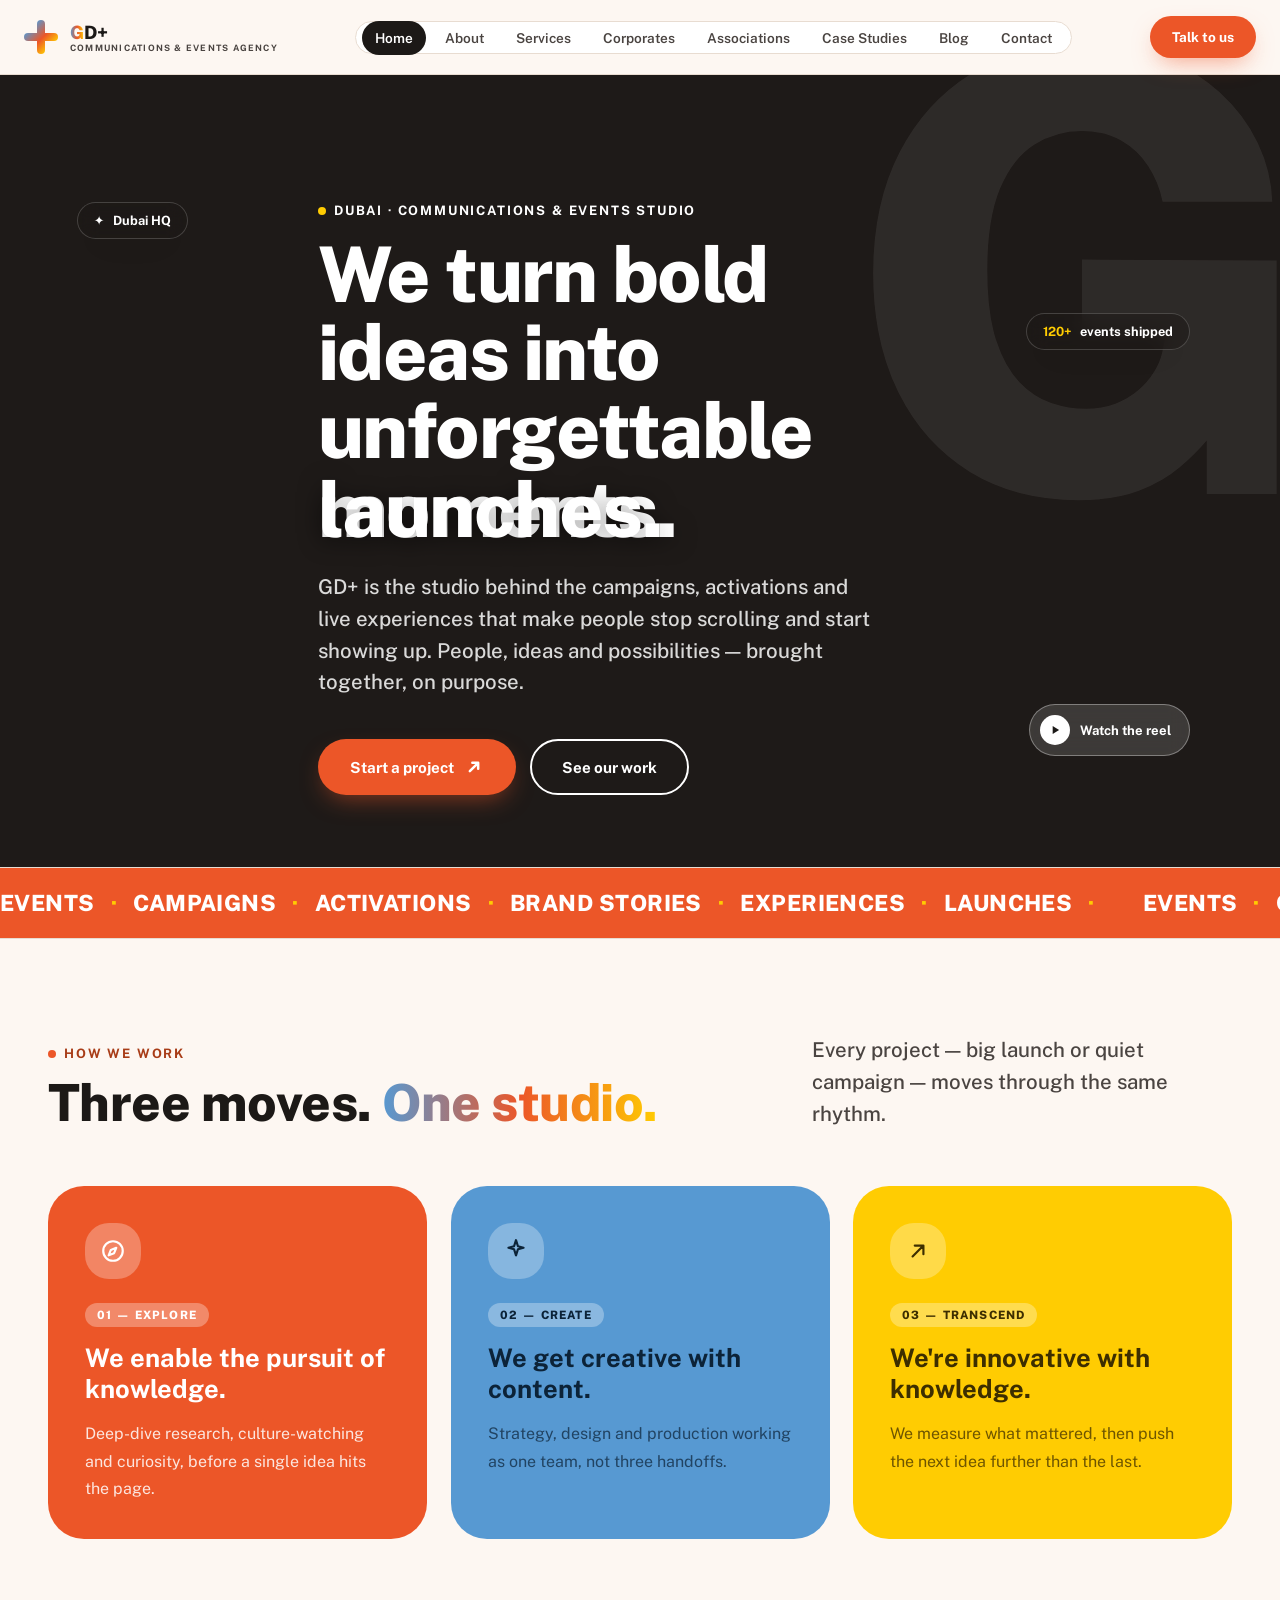
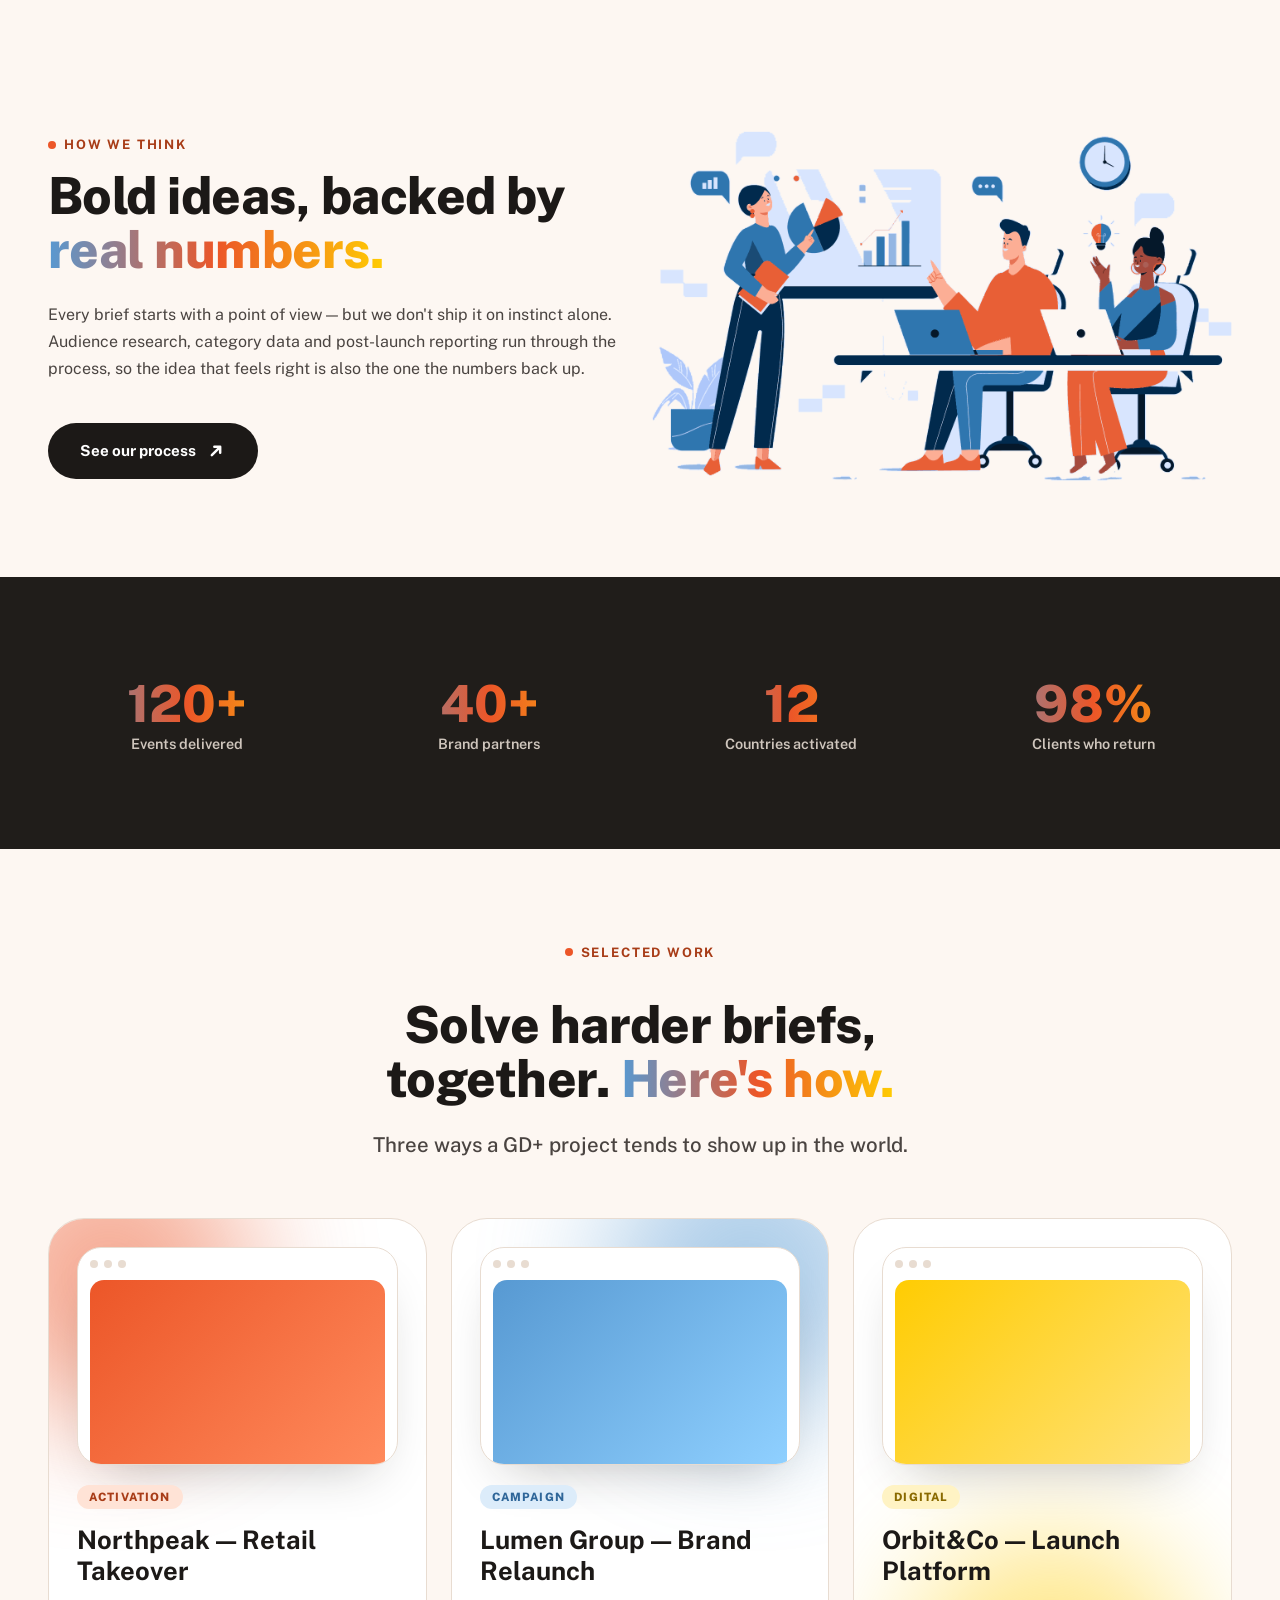
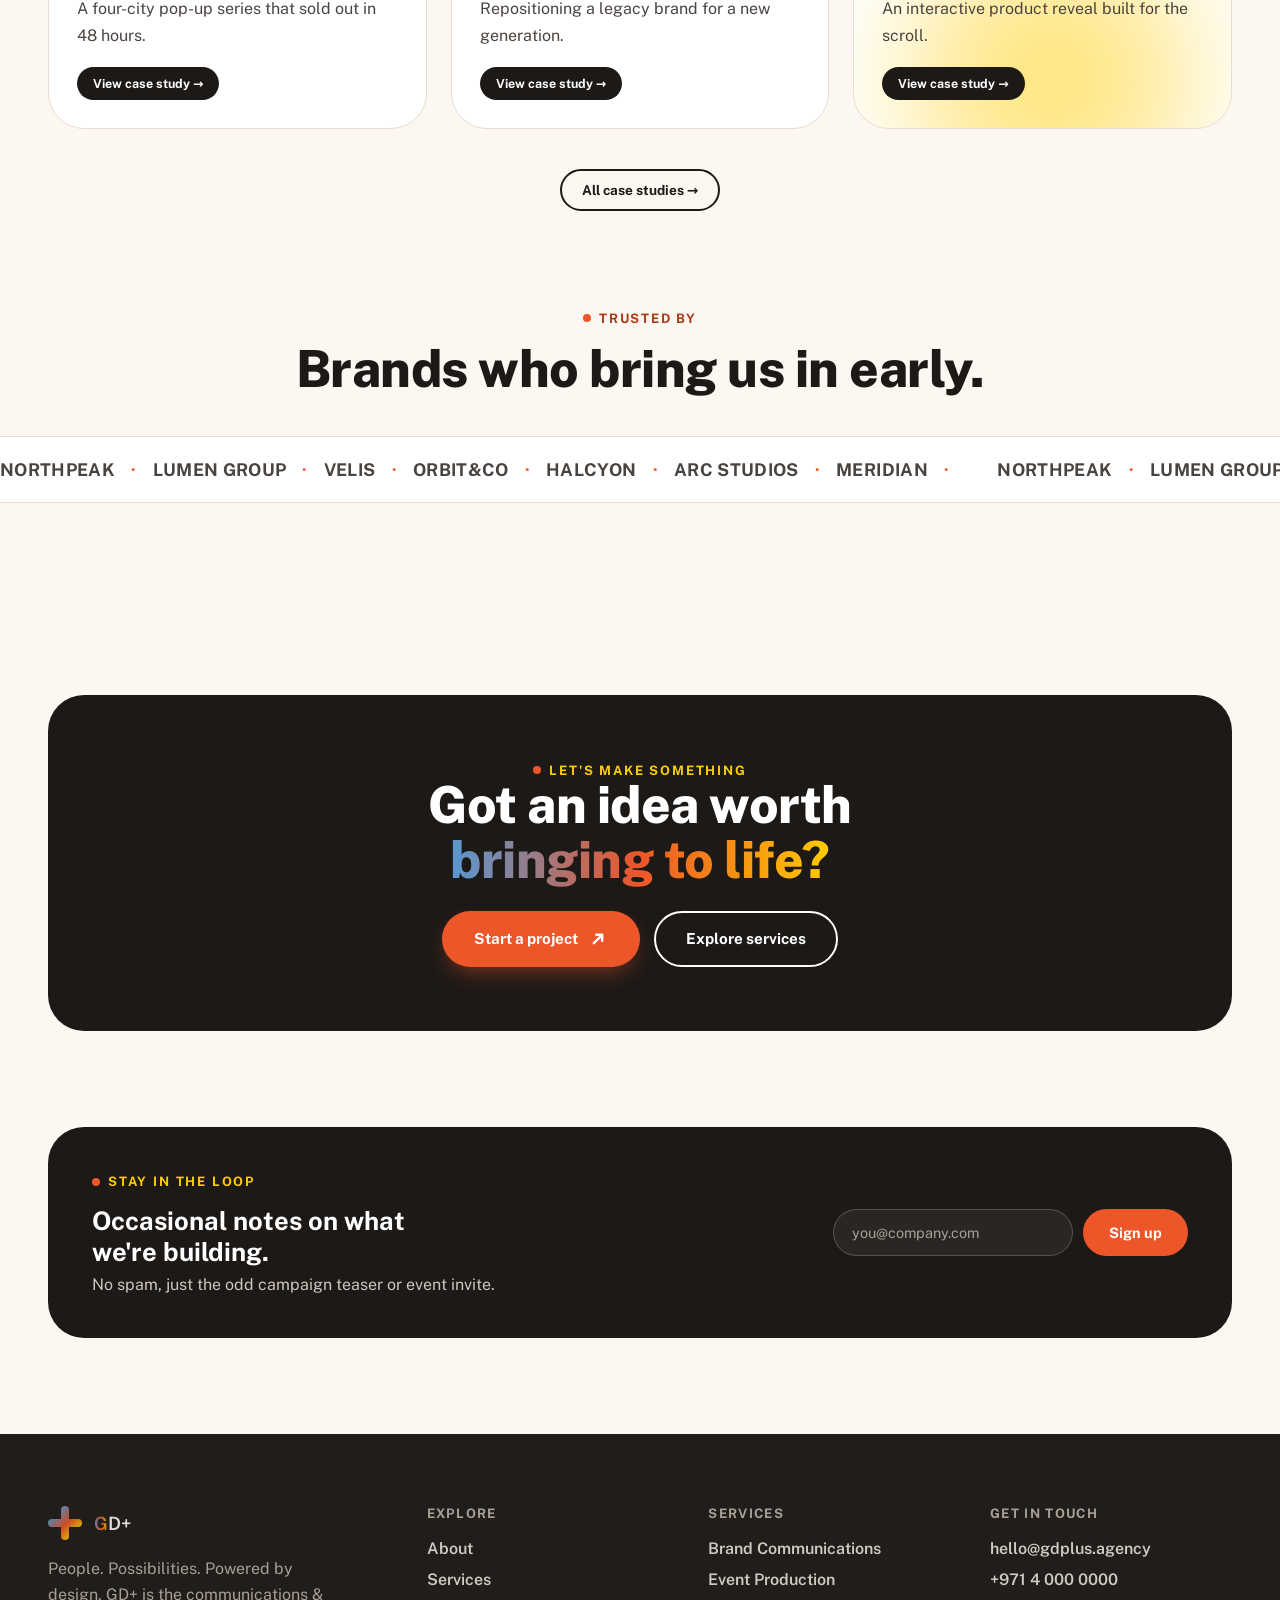
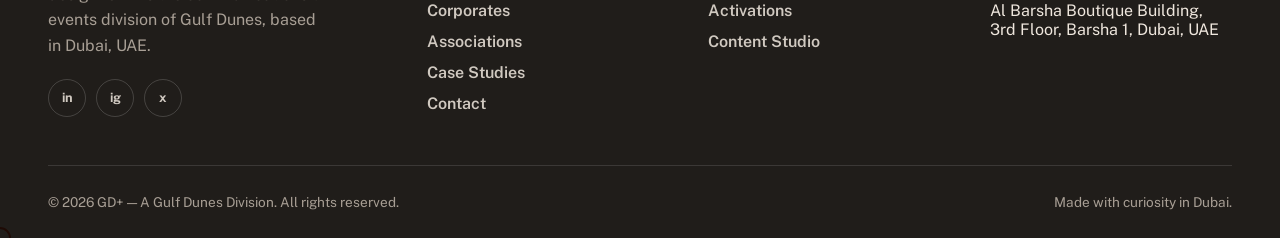
==== commit d43216bf: "Reintroduce container width cap and fix off-brand CTA copy - .container now caps at 1600px with 48px" ====
--- a/index.html
+++ b/index.html
@@ -69,8 +69,12 @@
 
 .container{
   width:100%;
+  max-width:1600px;
   margin:0 auto;
-  padding:0 24px;
+  padding:0 48px;
+}
+@media (max-width:760px){
+  .container{ padding:0 24px; }
 }
 section{ position:relative; }
 
@@ -1478,7 +1482,7 @@
       <div class="cta-banner" data-reveal>
         <div class="floater f-orange" style="width:90px;top:-10%;right:8%;opacity:.25"></div>
         <span class="eyebrow" style="color:var(--c-tertiary)">Let's make something</span>
-        <h2 class="mt-16">Got an idea worth<br><span class="text-gradient">throwing a party for?</span></h2>
+        <h2 class="mt-16">Got an idea worth<br><span class="text-gradient">bringing to life?</span></h2>
         <div class="btn-row">
           <a href="contact.html" class="btn btn-primary" data-magnetic>Start a project <span class="btn-arrow"><svg viewBox="0 0 24 24" fill="none" stroke="currentColor" stroke-width="3" stroke-linecap="round" stroke-linejoin="round"><path d="M7 17L17 7M10 7h7v7"/></svg></span></a>
           <a href="services.html" class="btn btn-ghost on-dark" data-magnetic>Explore services</a>
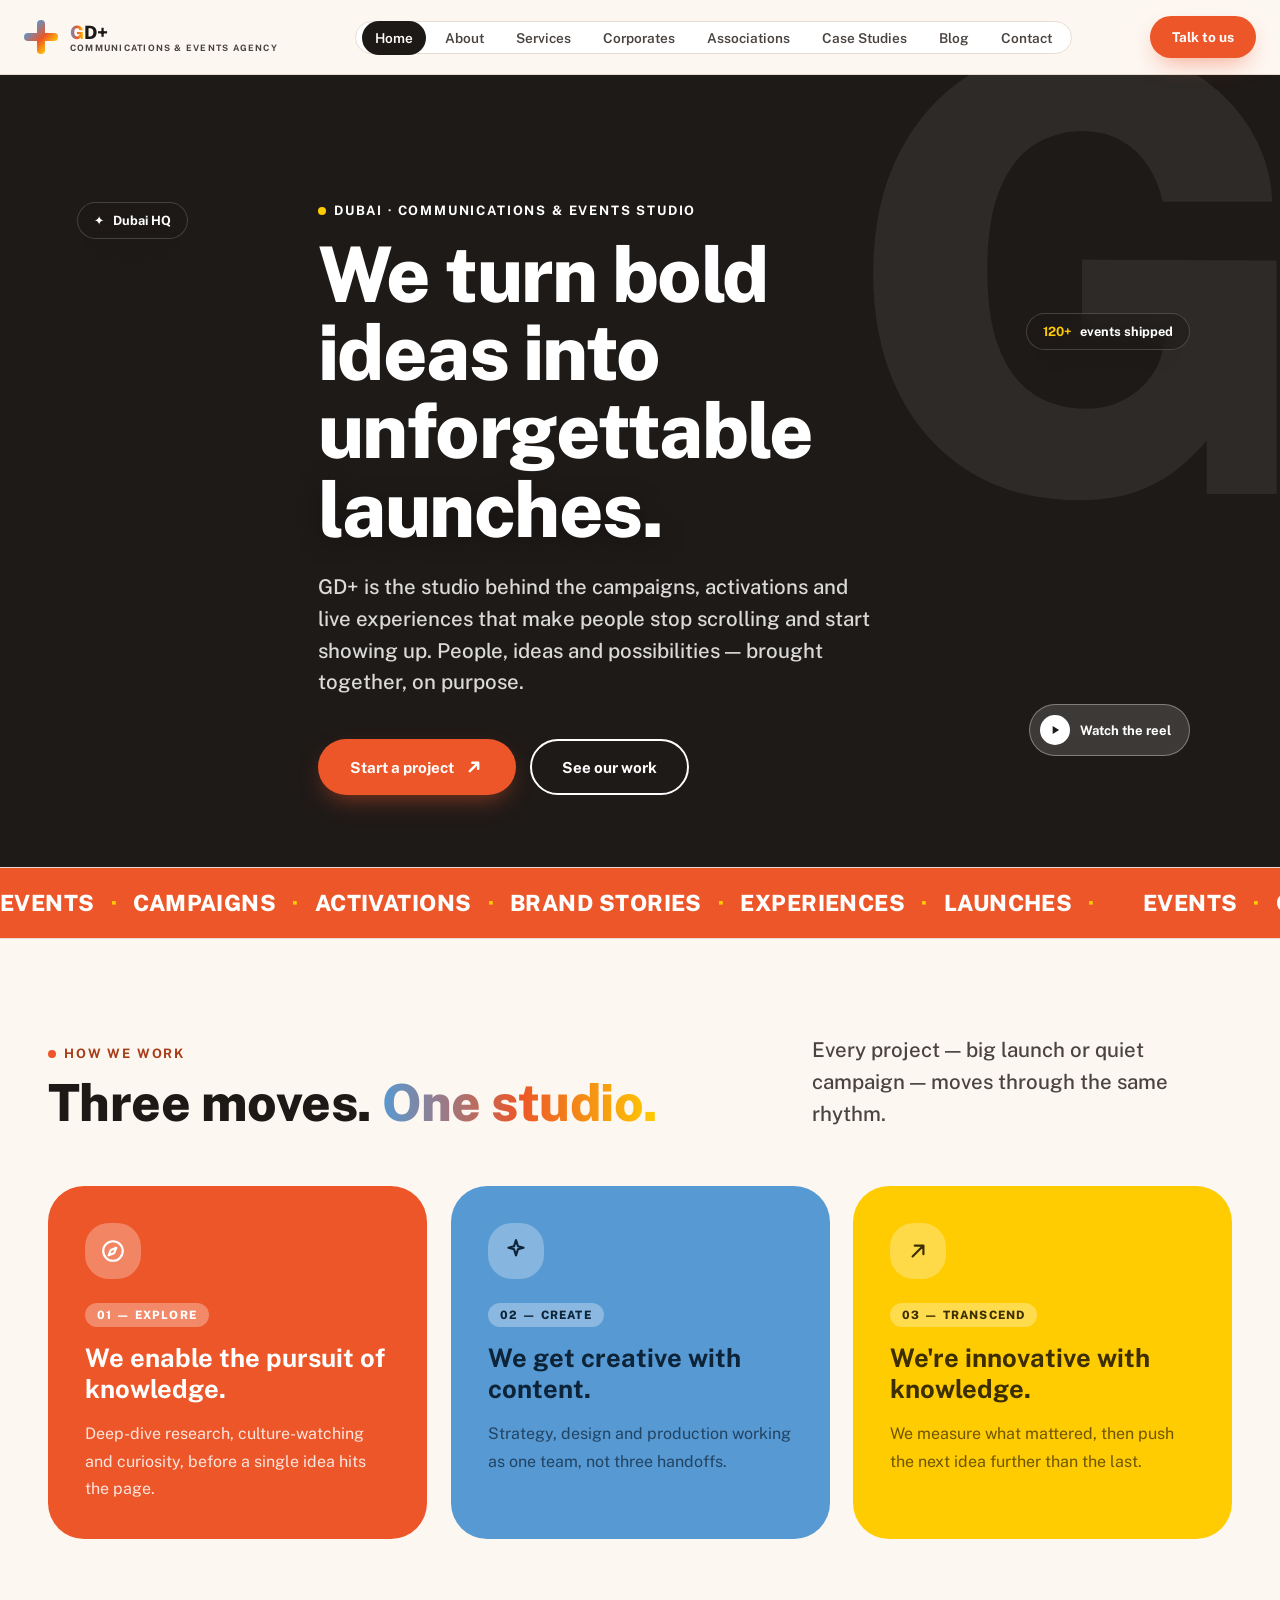
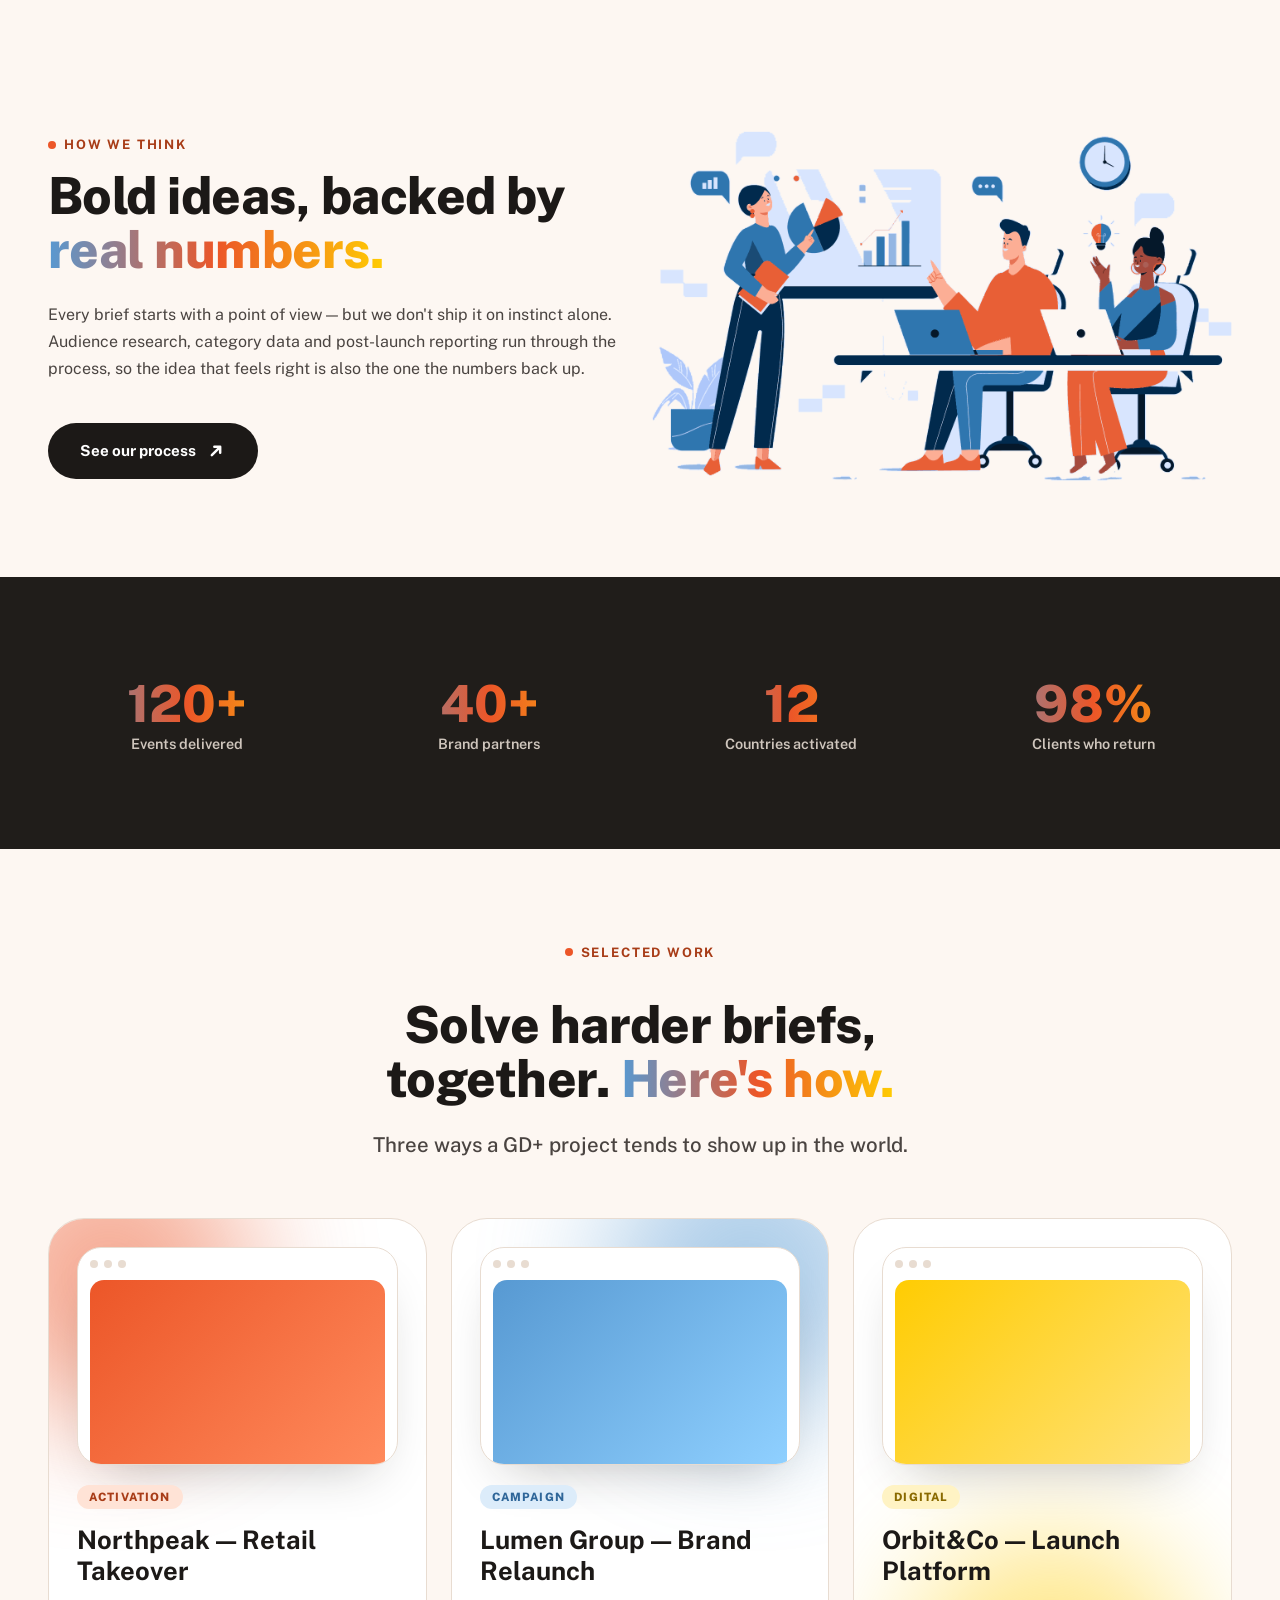
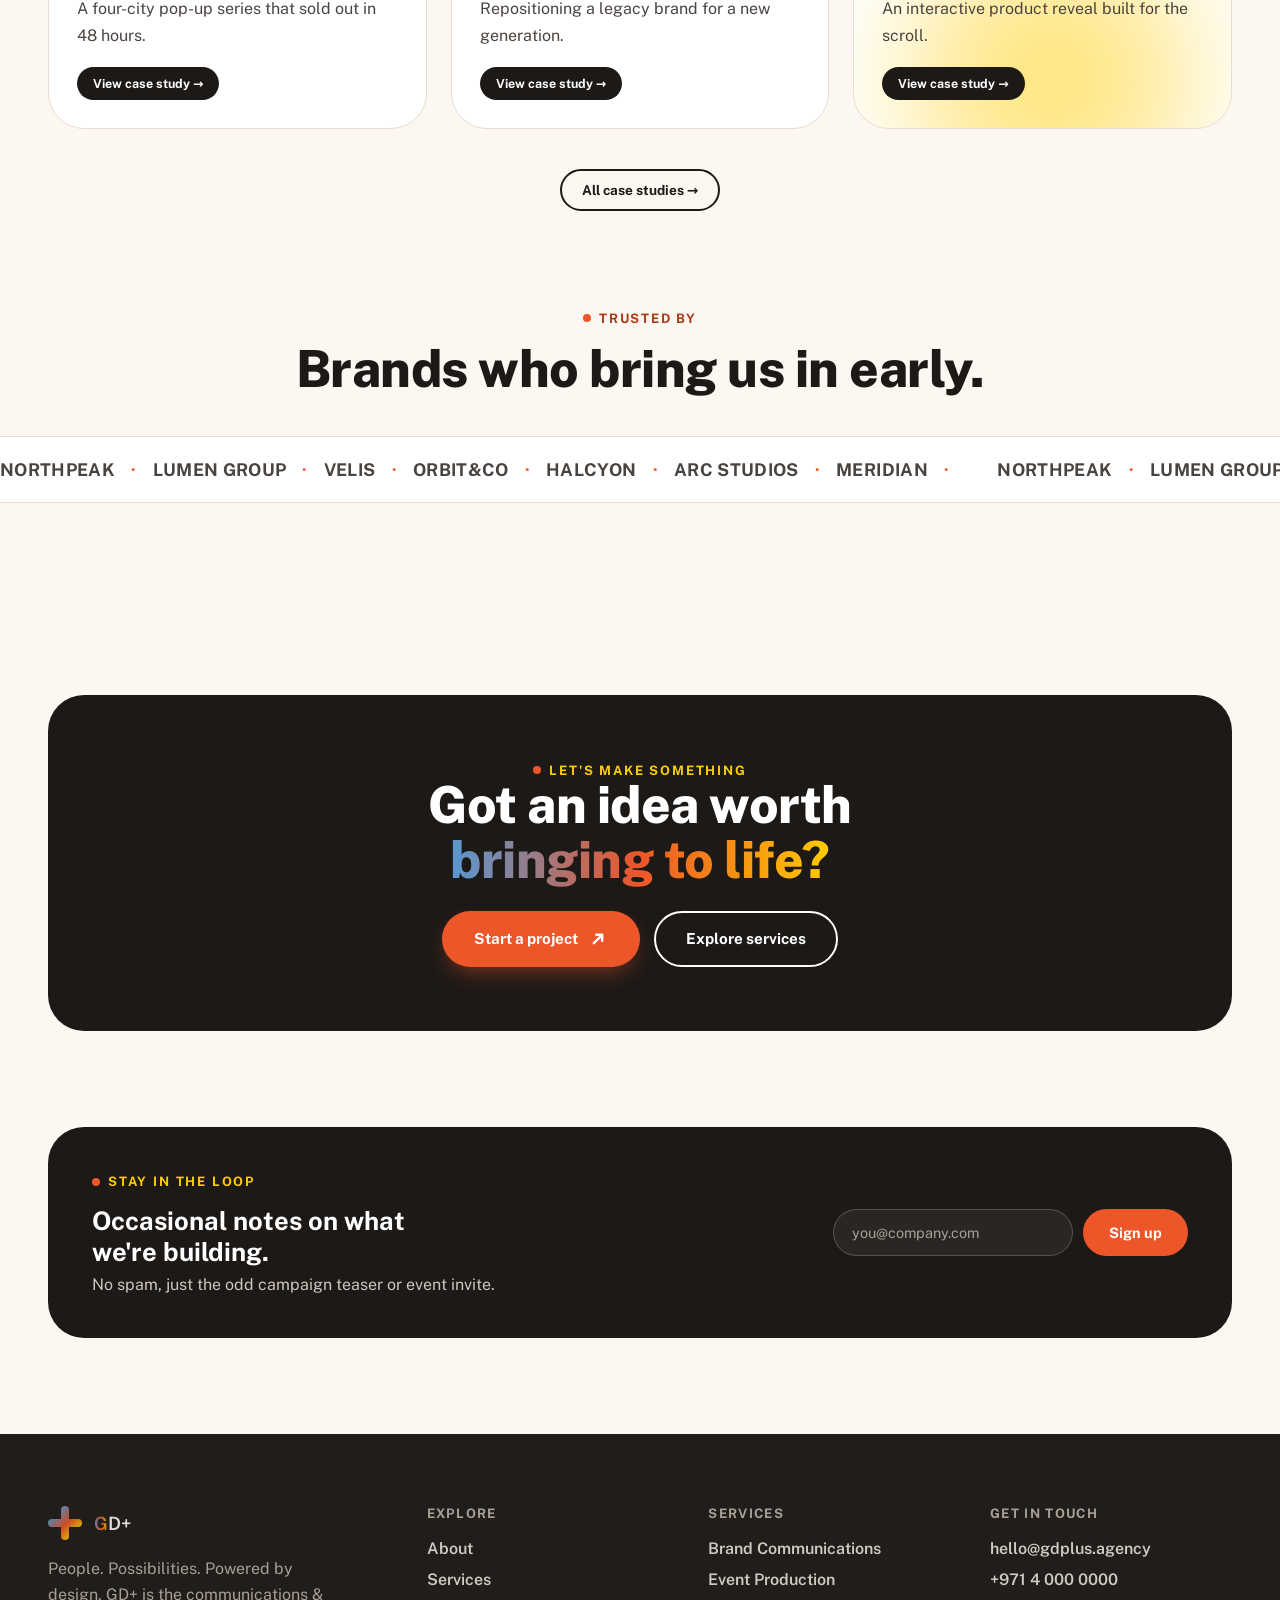
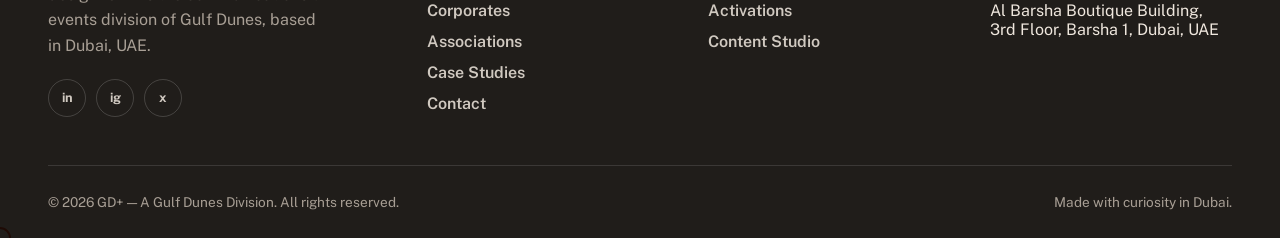
==== commit 3cd25142: "Force full-bleed sections to break out of constrained ancestors Header, footer, marquee, hero and th" ====
--- a/index.html
+++ b/index.html
@@ -52,7 +52,7 @@
 }
 
 *,*::before,*::after{ box-sizing:border-box; }
-html{ scroll-behavior:smooth; }
+html{ scroll-behavior:smooth; overflow-x:hidden; }
 body{
   margin:0;
   font-family:var(--font);
@@ -167,10 +167,23 @@
 .site-header{
   position:sticky;
   top:0;
+  left:0;
+  width:100vw;
+  margin-left:calc(50% - 50vw);
   z-index:100;
   background:rgba(253,247,242,.82);
   backdrop-filter:blur(14px) saturate(1.4);
   border-bottom:1px solid var(--c-line);
+}
+/* Full-bleed breakout: keeps these edge-to-edge even if a host page
+   (e.g. a CMS embed) nests them inside a width-constrained container. */
+.site-footer,
+.marquee,
+.hero,
+.section.on-dark,
+.section.on-surface{
+  width:100vw;
+  margin-left:calc(50% - 50vw);
 }
 .nav{
   display:flex;
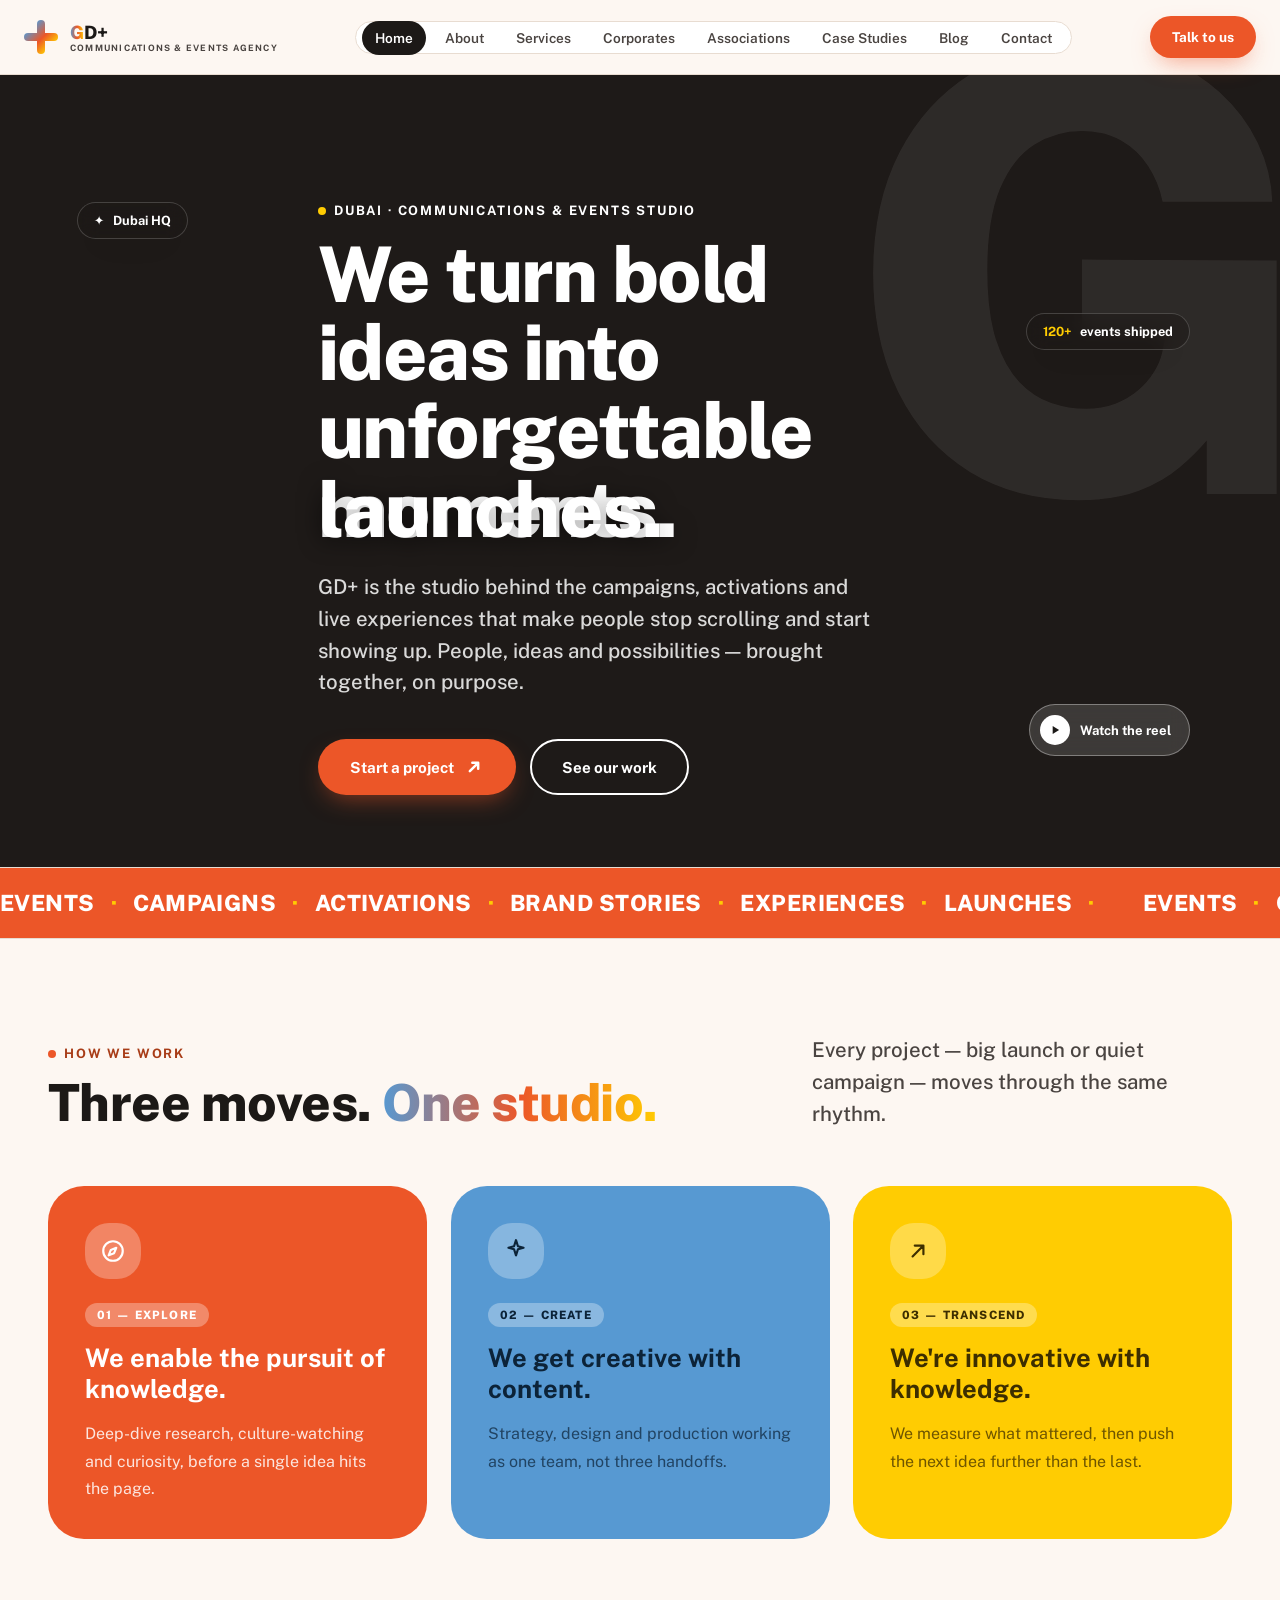
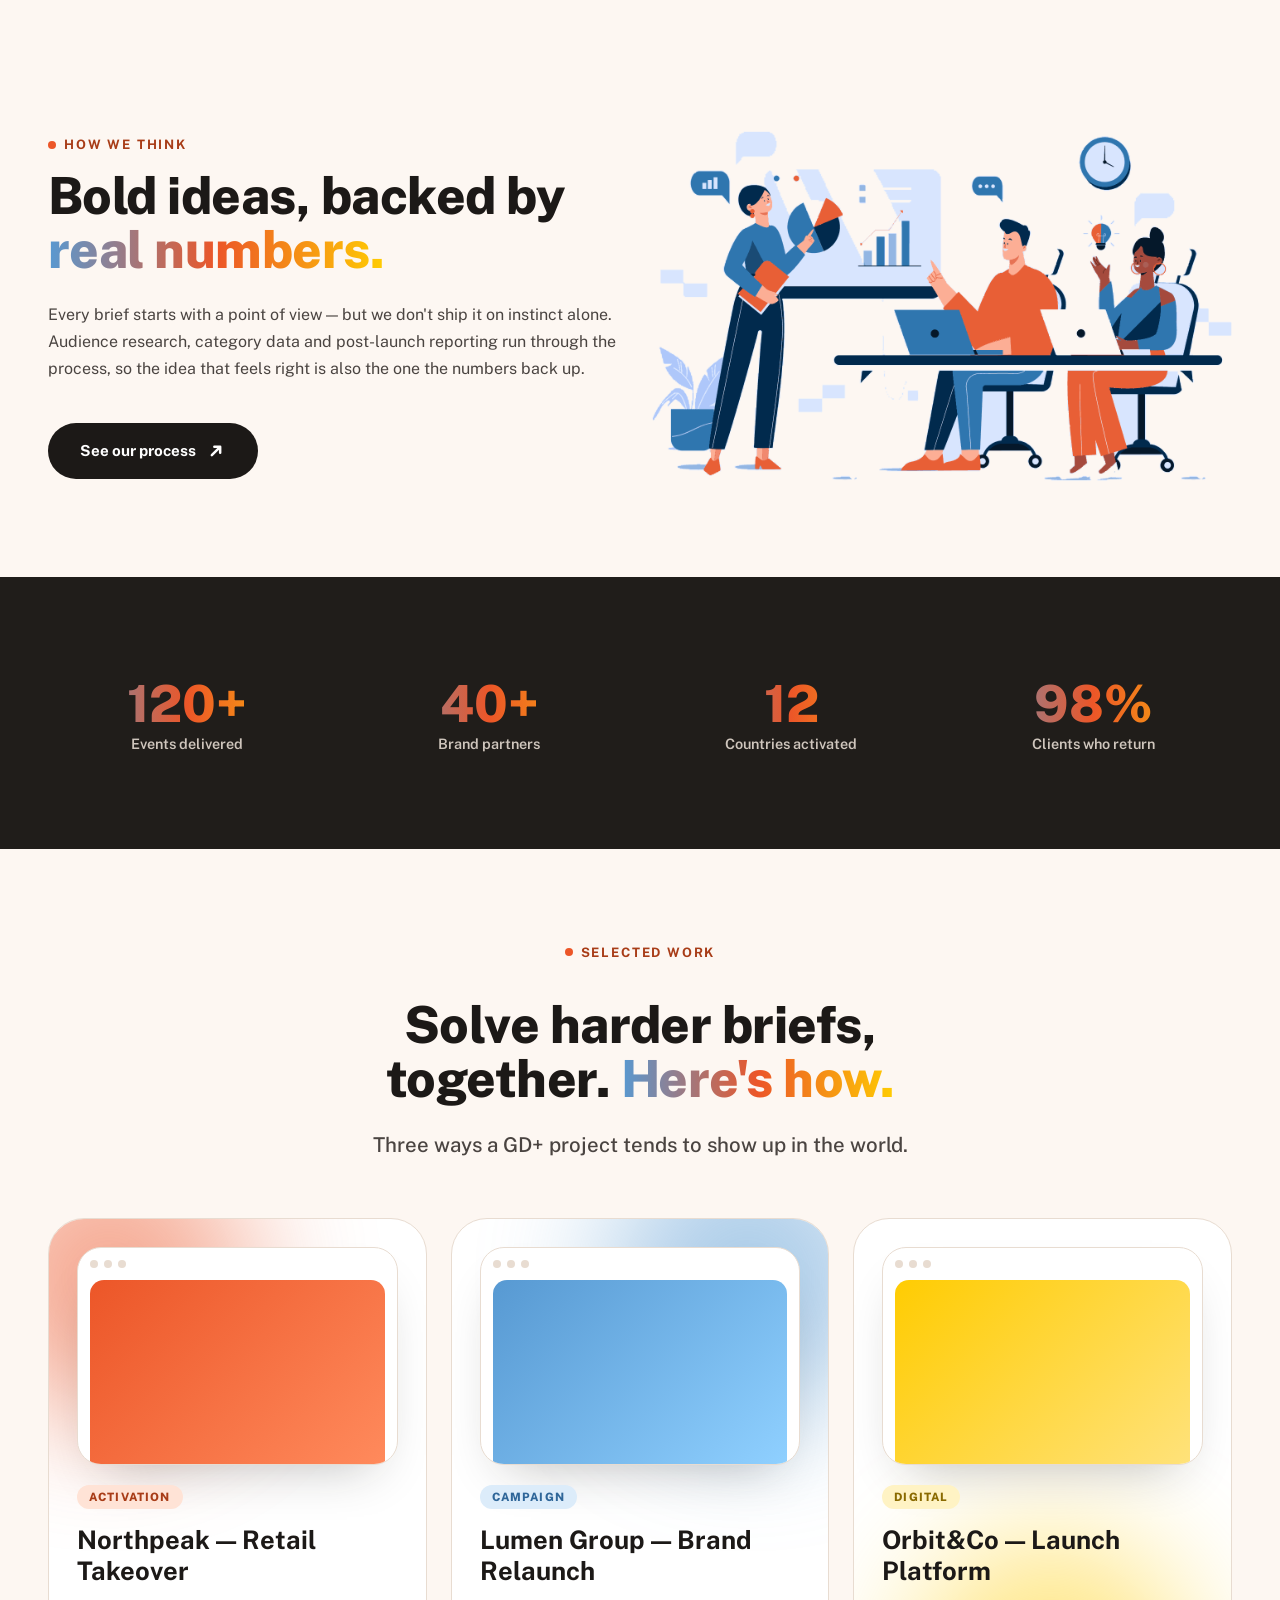
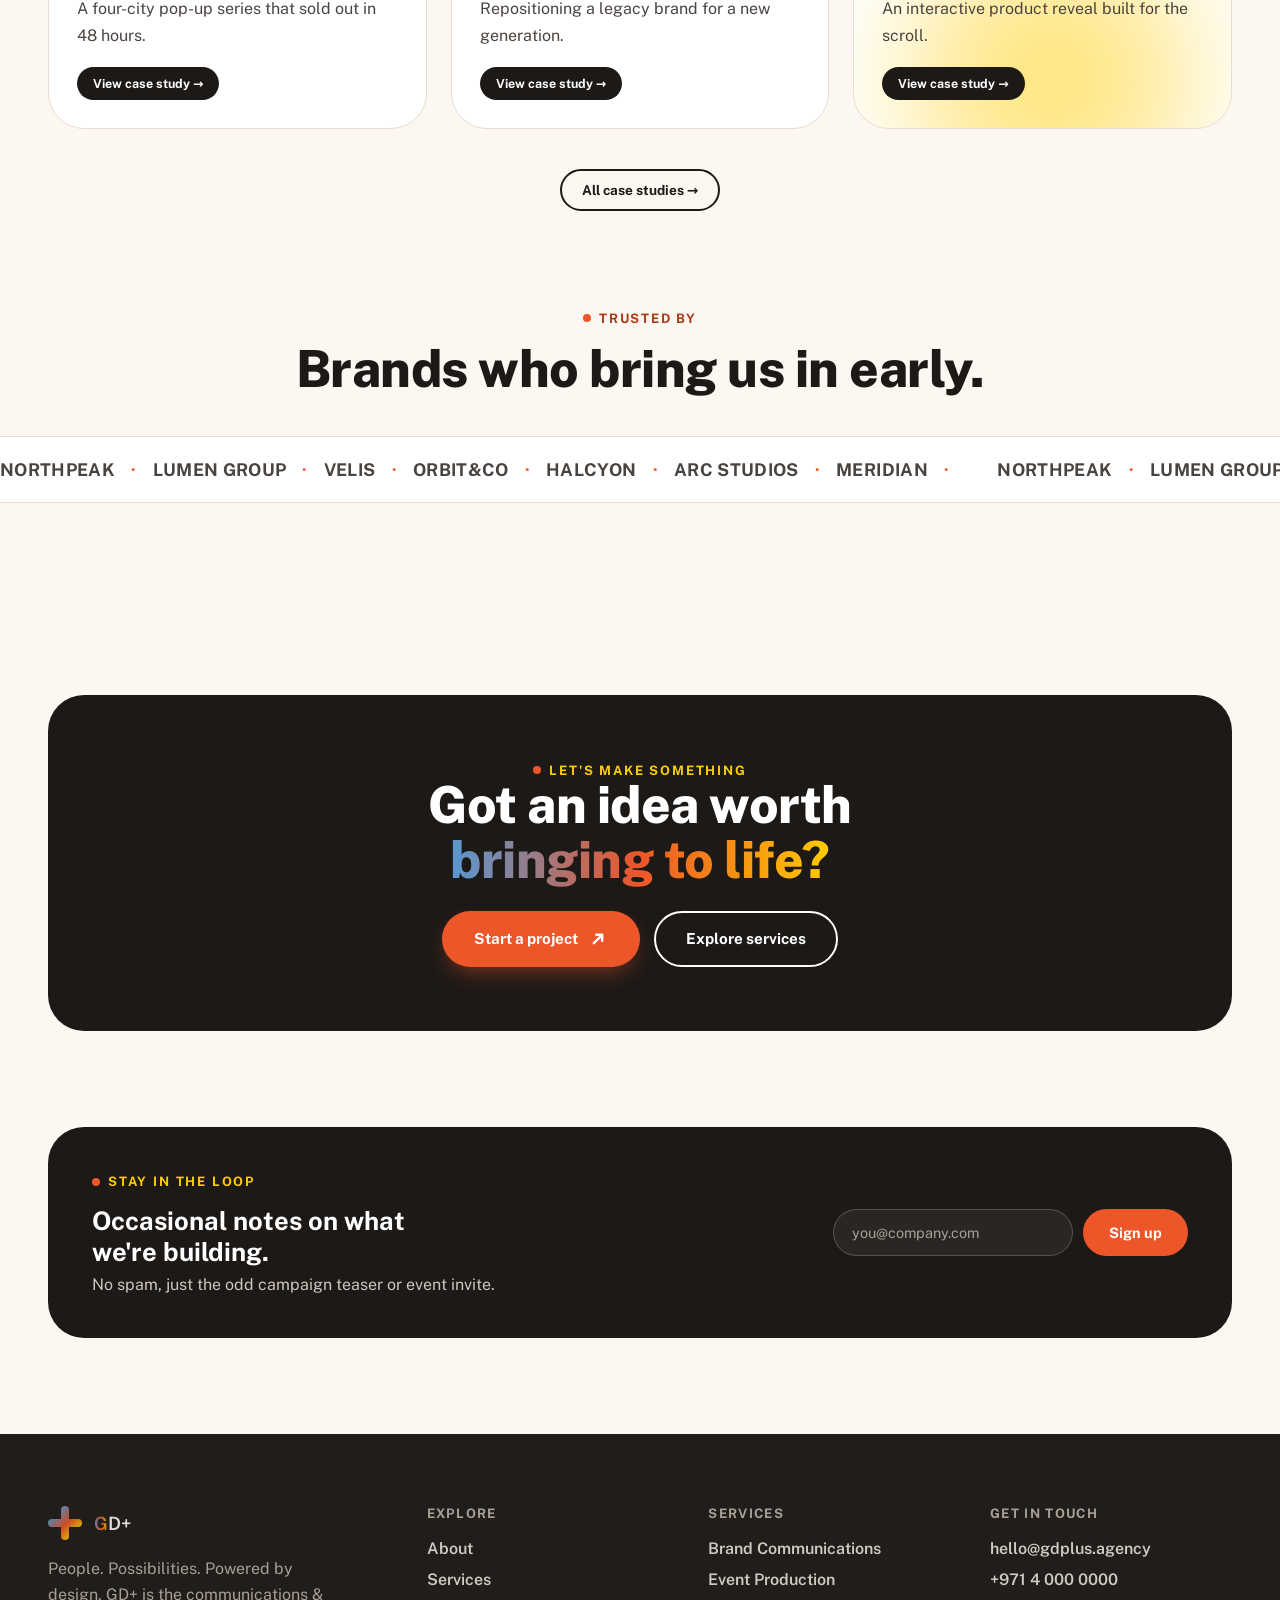
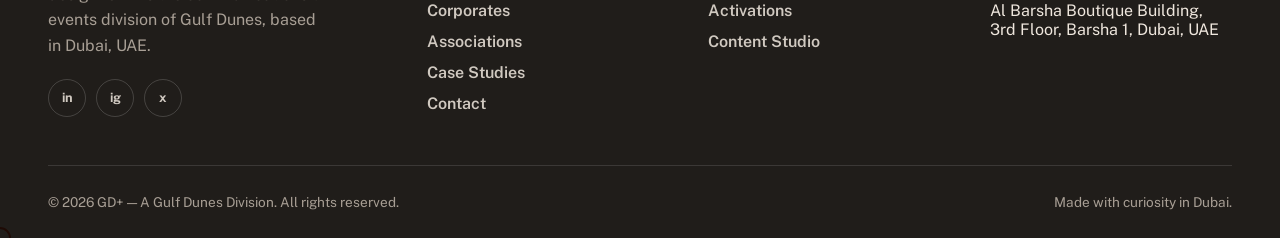
==== commit ff77689c: "Rename .site-header/.site-footer to avoid WordPress theme collision The real cause of the header/foo" ====
--- a/index.html
+++ b/index.html
@@ -164,7 +164,7 @@
 .btn-sm{ padding:11px 20px; font-size:.85rem; }
 
 /* ---------- header / nav ---------- */
-.site-header{
+.gdplus-header{
   position:sticky;
   top:0;
   left:0;
@@ -177,7 +177,7 @@
 }
 /* Full-bleed breakout: keeps these edge-to-edge even if a host page
    (e.g. a CMS embed) nests them inside a width-constrained container. */
-.site-footer,
+.gdplus-footer,
 .marquee,
 .hero,
 .section.on-dark,
@@ -678,7 +678,7 @@
 .cta-banner .btn-row{ display:flex; gap:14px; justify-content:center; flex-wrap:wrap; margin-top:12px; }
 
 /* ---------- footer ---------- */
-.site-footer{
+.gdplus-footer{
   background:var(--c-dark);
   color:#efe7de;
   padding:72px 0 28px;
@@ -1258,7 +1258,7 @@
 </head>
 <body>
 
-<header class="site-header">
+<header class="gdplus-header">
   <nav class="nav container">
     <a href="index.html" class="brand">
       <span class="logo-mark"></span>
@@ -1522,7 +1522,7 @@
     </div>
   </section>
 
-<footer class="site-footer">
+<footer class="gdplus-footer">
   <div class="container">
     <div class="footer-grid">
       <div class="footer-brand">
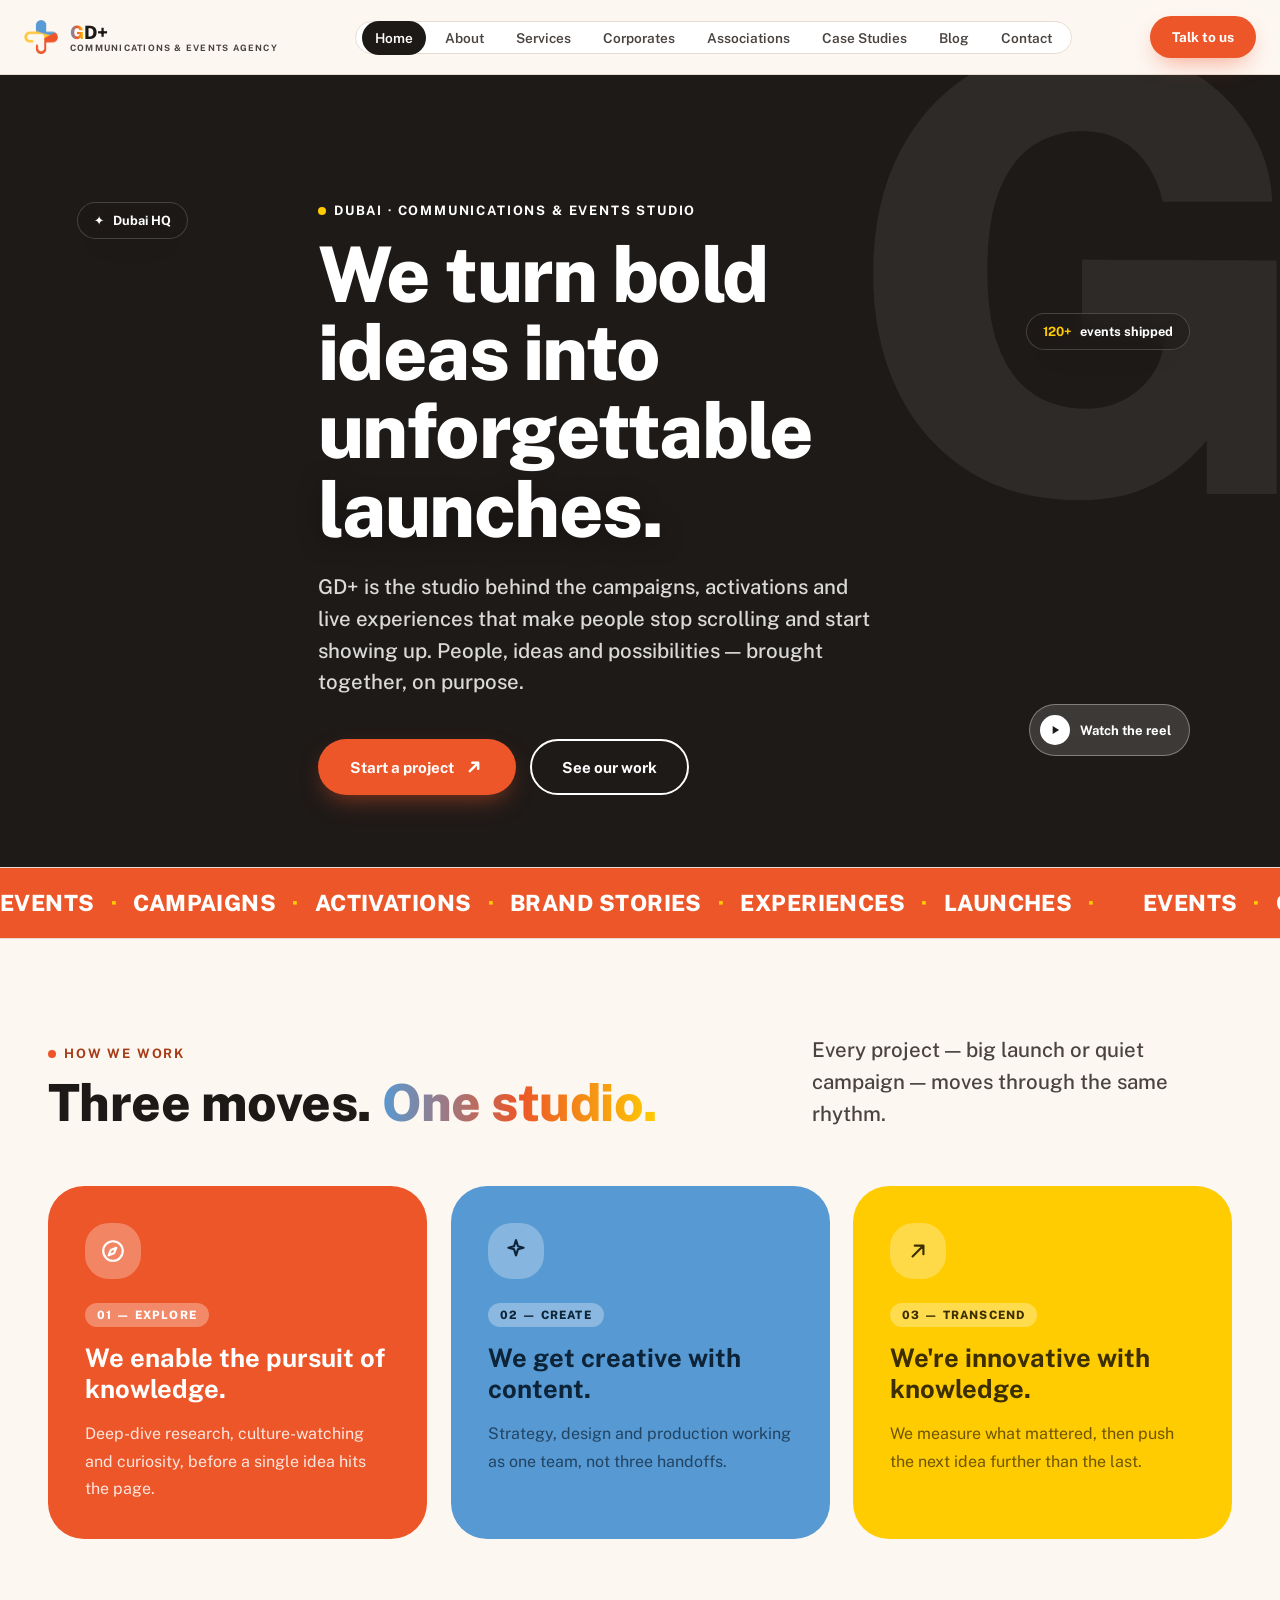
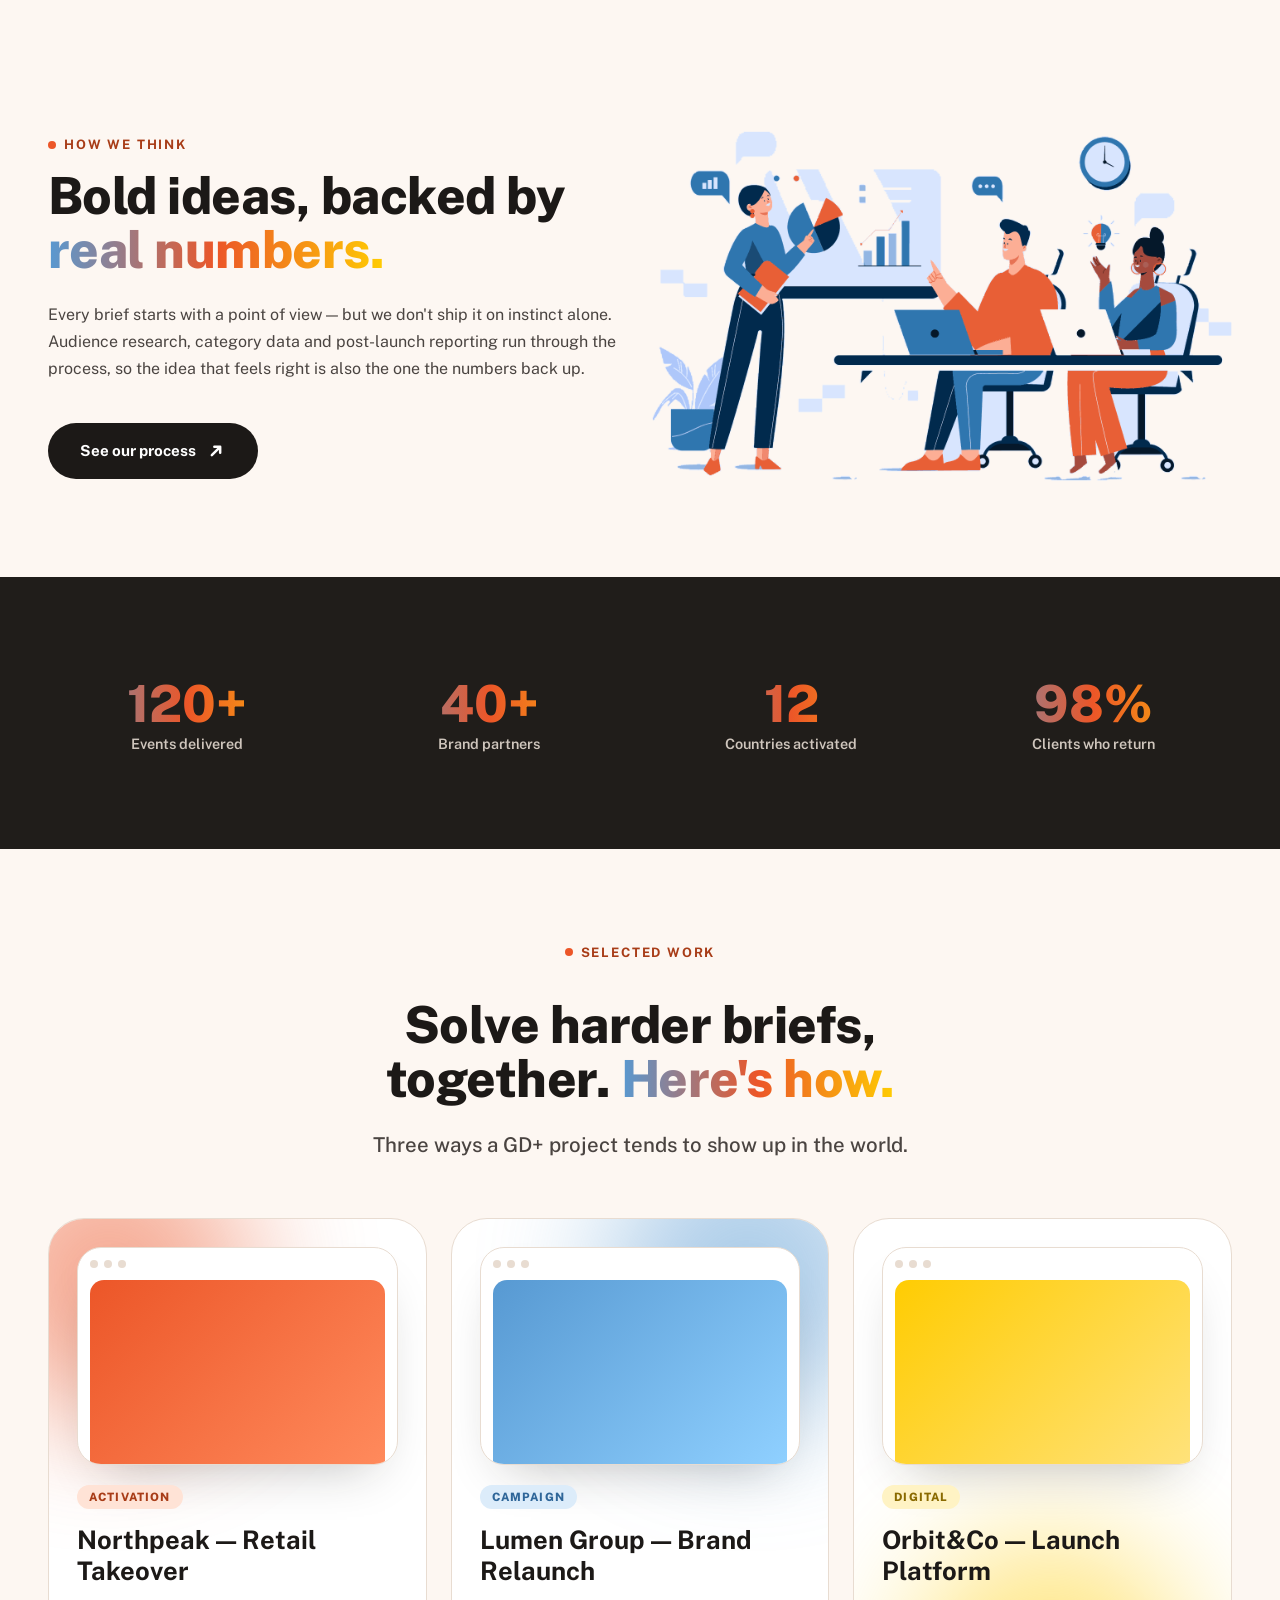
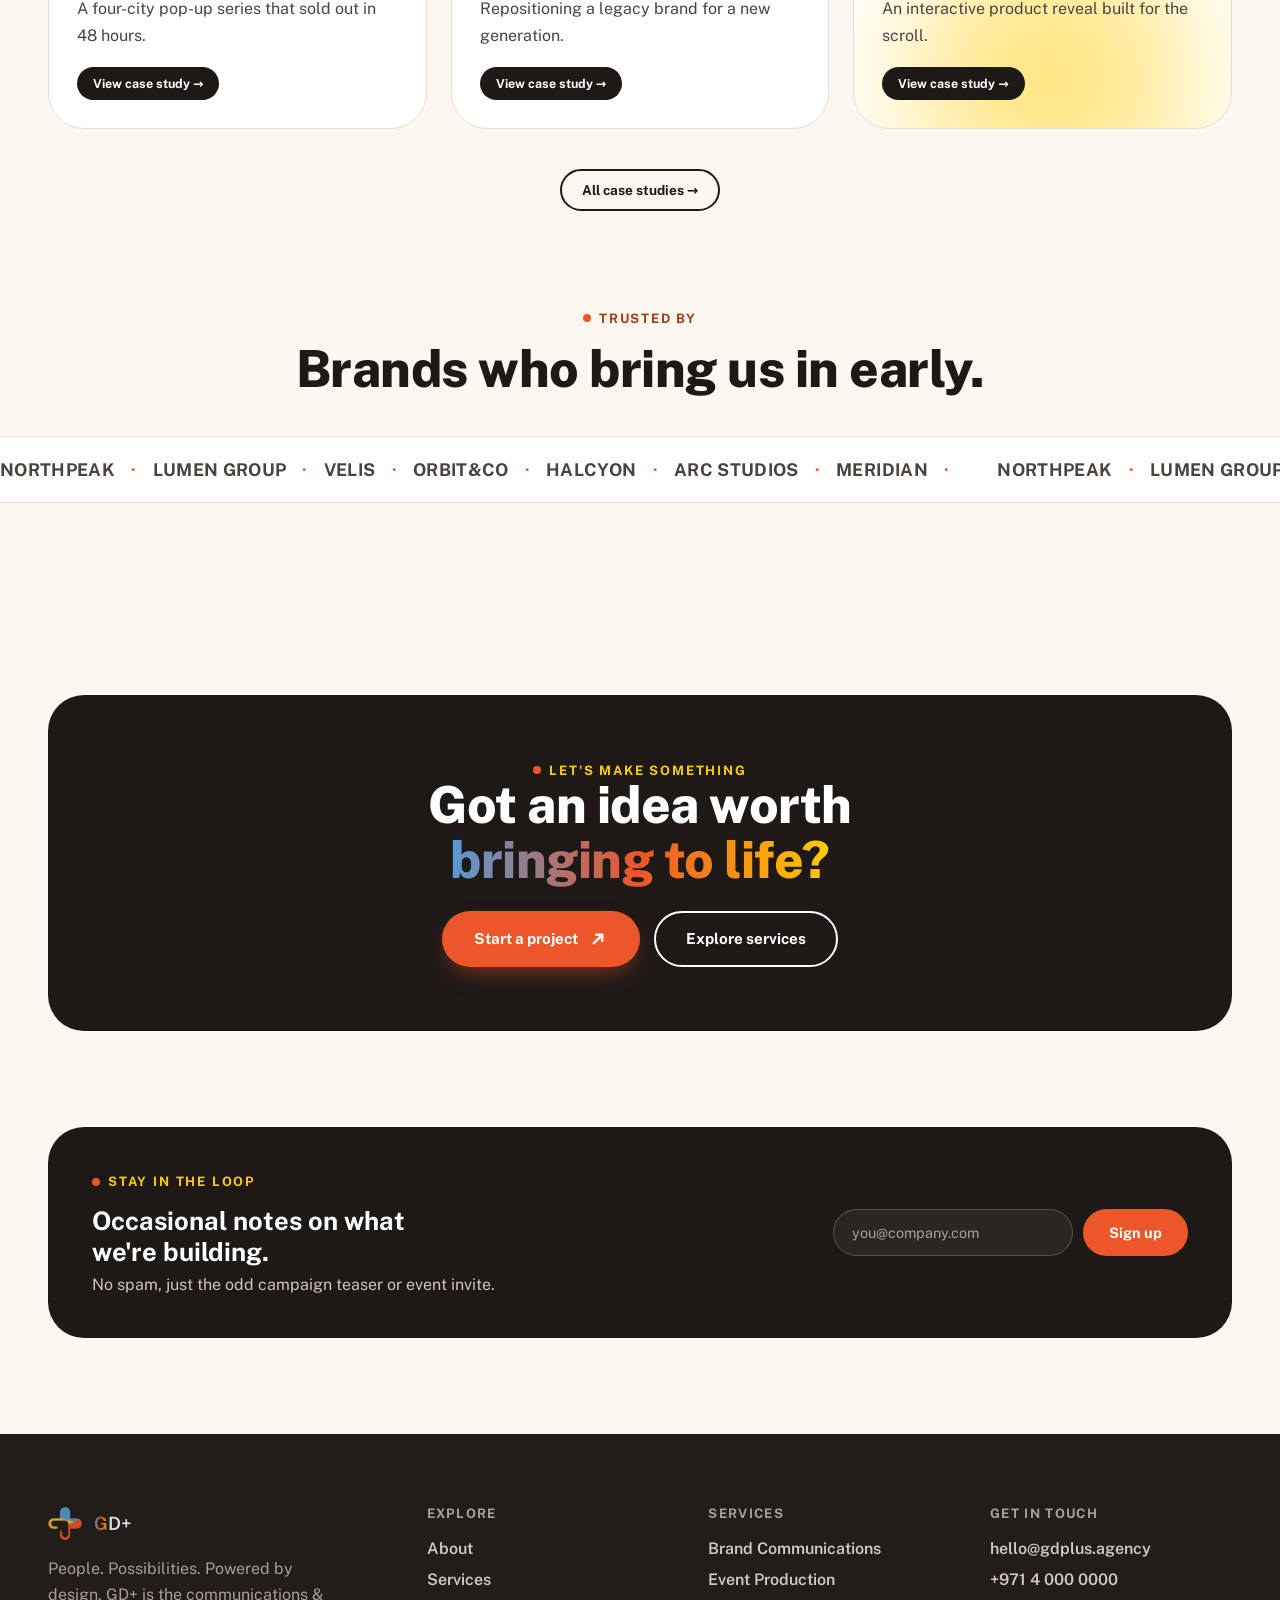
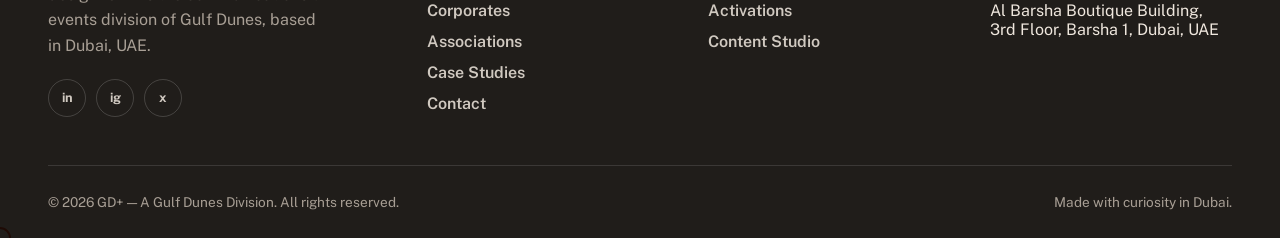
==== commit bee5b595: "Replace placeholder logo mark with real GD+ logo everywhere Swap the CSS-drawn plus/cross placeholde" ====
--- a/index.html
+++ b/index.html
@@ -208,19 +208,11 @@
   text-transform:uppercase;
 }
 .logo-mark{
-  position:relative;
   width:34px; height:34px;
   flex:none;
-}
-.logo-mark::before,
-.logo-mark::after{
-  content:'';
-  position:absolute;
-  border-radius:var(--r-pill);
-  background:linear-gradient(135deg, var(--c-secondary), var(--c-primary) 55%, var(--c-tertiary));
-}
-.logo-mark::before{ left:38%; right:38%; top:0; bottom:0; }
-.logo-mark::after{ top:38%; bottom:38%; left:0; right:0; }
+  display:block;
+  object-fit:contain;
+}
 
 .nav-links{
   display:flex;
@@ -1261,7 +1253,7 @@
 <header class="gdplus-header">
   <nav class="nav container">
     <a href="index.html" class="brand">
-      <span class="logo-mark"></span>
+      <img class="logo-mark" src="[data-uri]" alt="GD+">
       <span><span class="text-gradient">G</span>D+<small>Communications &amp; Events Agency</small></span>
     </a>
     <ul class="nav-links" data-nav-links>
@@ -1527,7 +1519,7 @@
     <div class="footer-grid">
       <div class="footer-brand">
         <a href="index.html" class="brand" style="color:#fff">
-          <span class="logo-mark"></span>
+          <img class="logo-mark" src="[data-uri]" alt="GD+">
           <span><span class="text-gradient">G</span>D+</span>
         </a>
         <p>People. Possibilities. Powered by design. GD+ is the communications &amp; events division of Gulf Dunes, based in Dubai, UAE.</p>
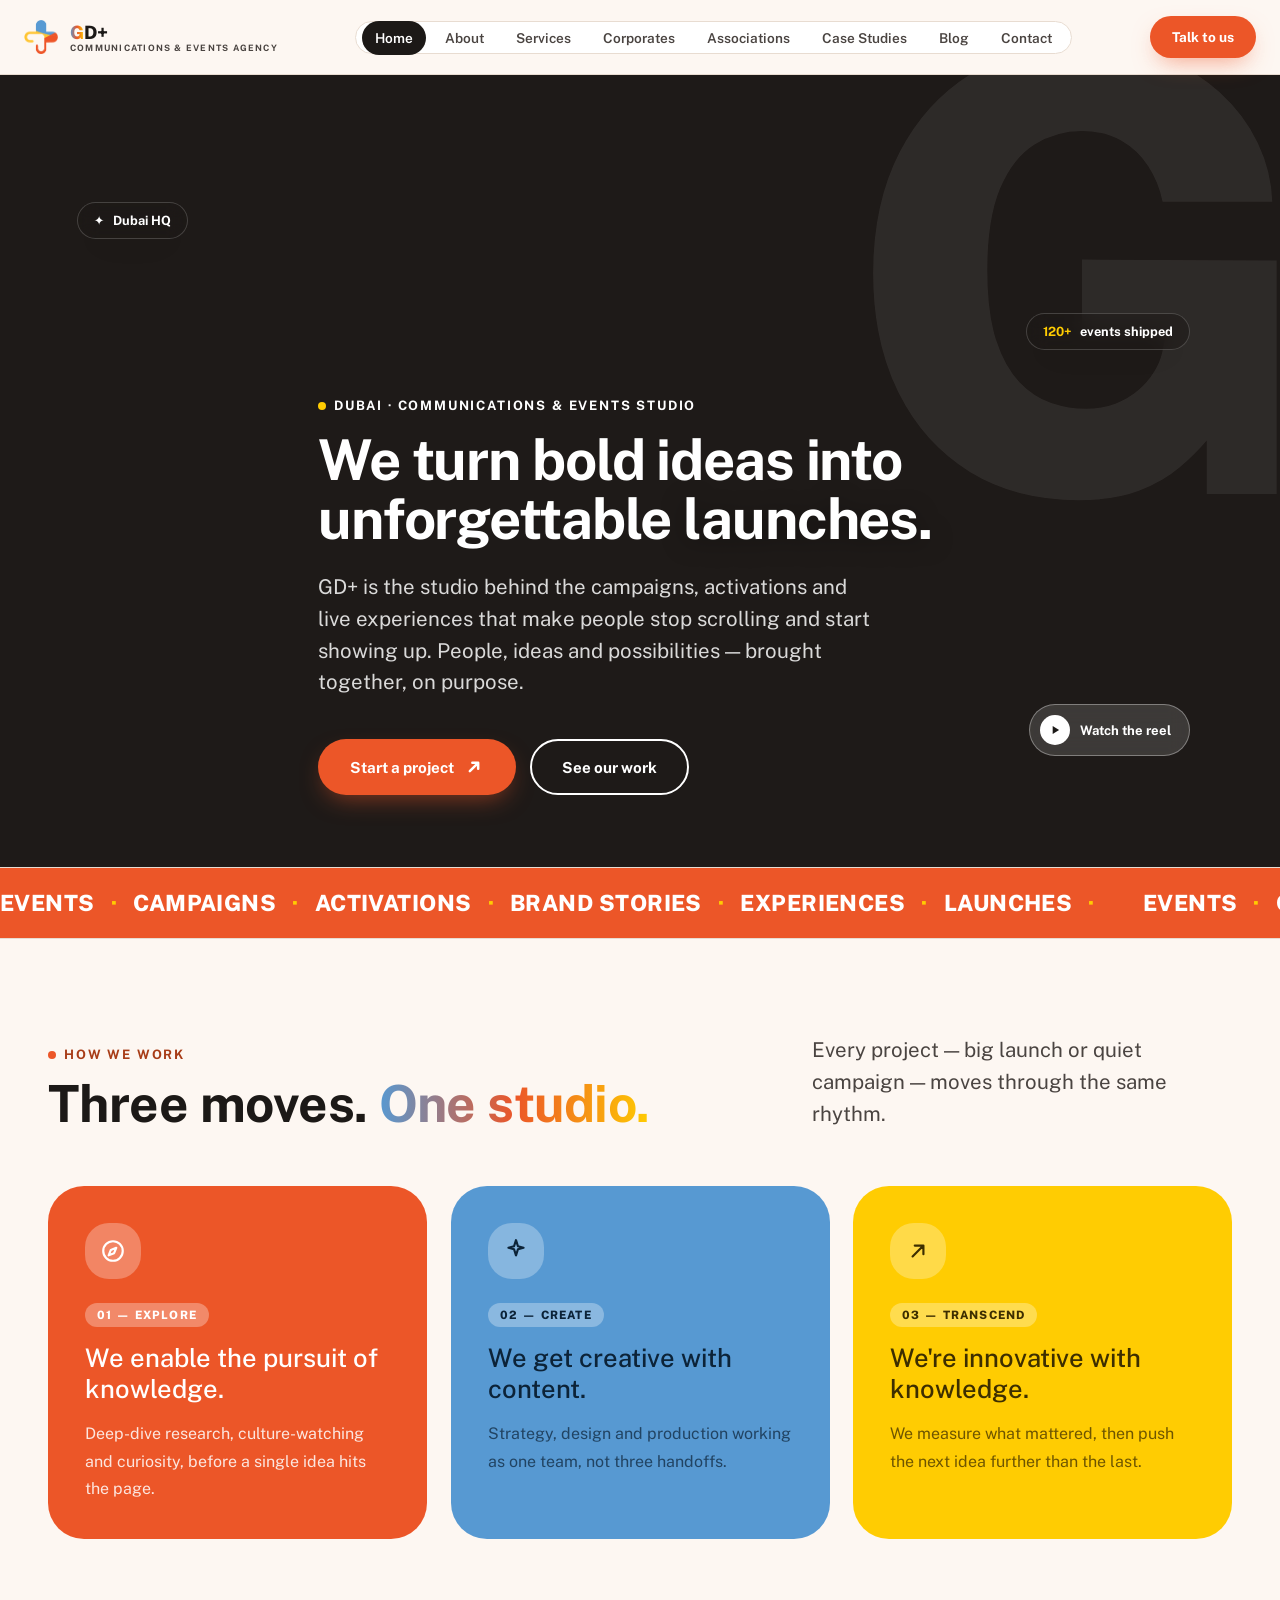
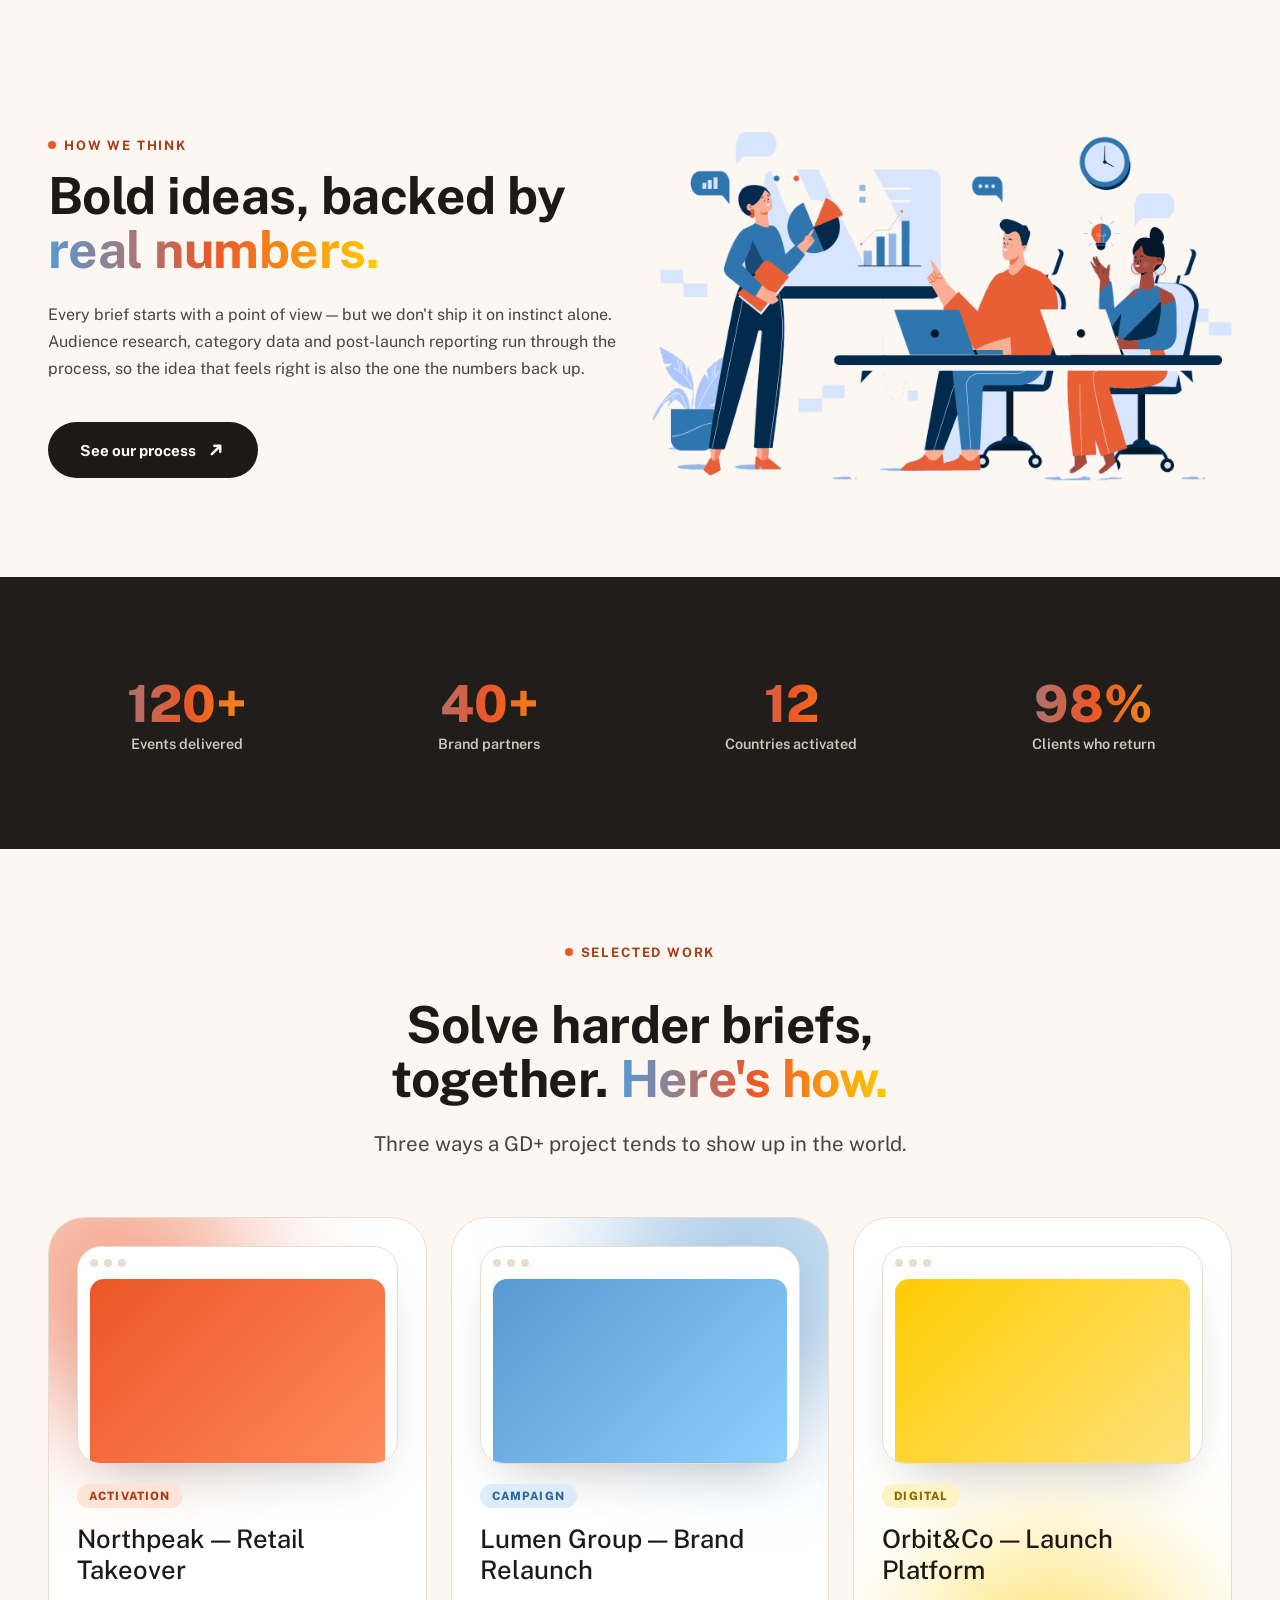
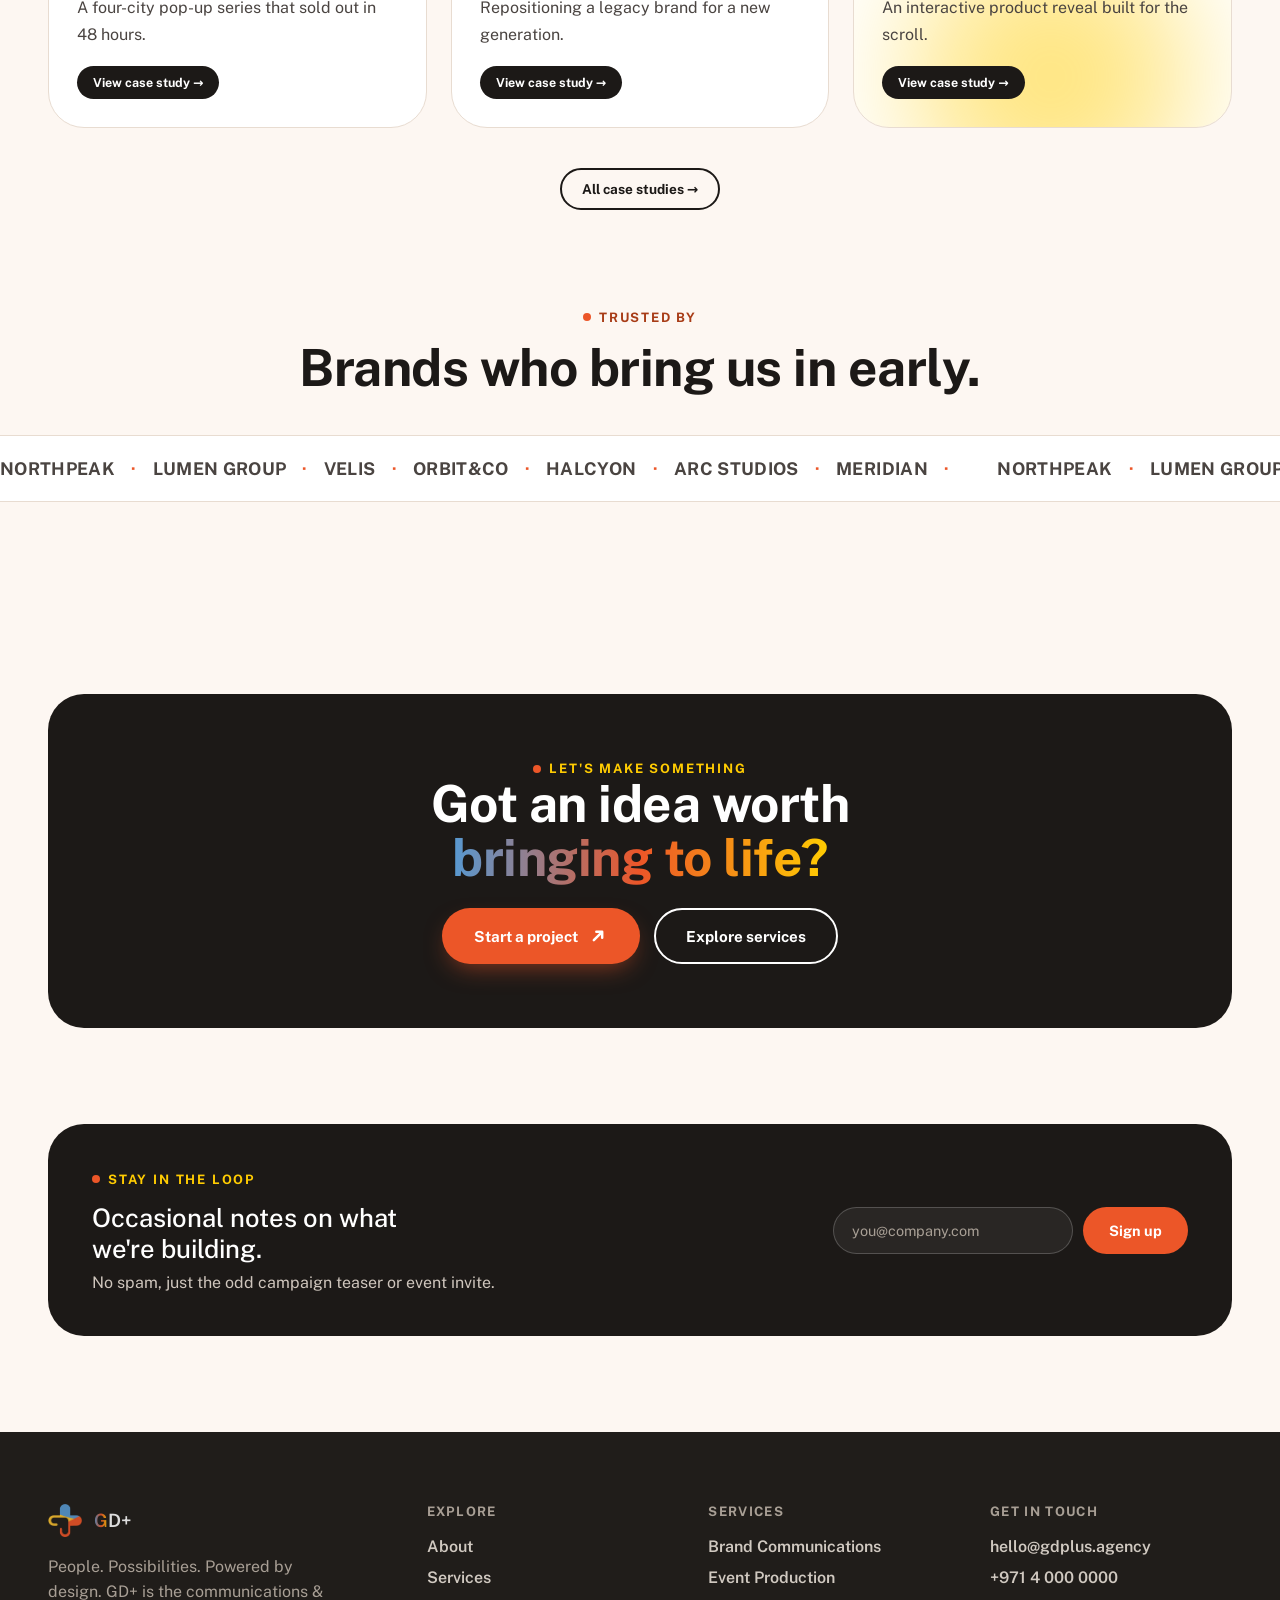
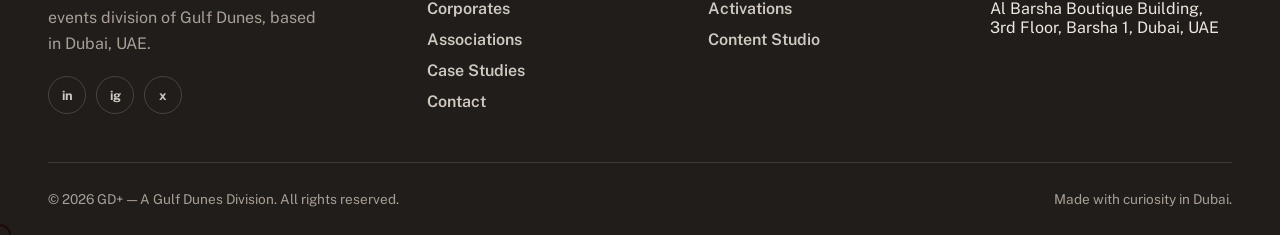
==== commit d596a247: "Rebuild site type scale to match brand typography guide; trim RFP cover kicker Remap h1-h3/lede/body" ====
--- a/index.html
+++ b/index.html
@@ -98,29 +98,41 @@
   background:var(--c-primary);
 }
 h1, .h1{
-  font-size:clamp(2.6rem, 6vw, 5.2rem);
-  font-weight:800;
-  line-height:1.02;
+  font-size:clamp(2.8rem, 7vw, 7.5rem);
+  font-weight:700;
+  line-height:1;
   letter-spacing:-.02em;
 }
+.subtitle{
+  font-size:clamp(2.2rem, 5.6vw, 6rem);
+  font-weight:600;
+  line-height:1.04;
+  letter-spacing:-.01em;
+}
 h2, .h2{
-  font-size:clamp(2rem, 4vw, 3.2rem);
-  font-weight:800;
-  line-height:1.06;
+  font-size:clamp(2rem, 4vw, 4rem);
+  font-weight:700;
+  line-height:1.05;
   letter-spacing:-.01em;
 }
+.subheading{
+  font-size:clamp(1.5rem, 2.8vw, 2.625rem);
+  font-weight:500;
+  line-height:1.15;
+}
 h3, .h3{
-  font-size:clamp(1.3rem, 2vw, 1.6rem);
-  font-weight:700;
+  font-size:clamp(1.3rem, 2vw, 1.75rem);
+  font-weight:500;
   line-height:1.2;
 }
 .lede{
-  font-size:clamp(1.05rem, 1.6vw, 1.3rem);
+  font-size:clamp(1.05rem, 1.6vw, 1.3125rem);
   line-height:1.55;
   color:var(--c-ink-soft);
-  font-weight:500;
-}
-.body-text{ font-size:1rem; line-height:1.7; color:var(--c-ink-soft); }
+  font-weight:400;
+}
+.body-text{ font-size:1rem; line-height:1.7; color:var(--c-ink-soft); font-weight:400; }
+.caption{ font-size:1rem; line-height:1.5; color:var(--c-ink-soft); font-weight:400; }
 
 /* ---------- buttons ---------- */
 .btn{
@@ -436,7 +448,7 @@
 }
 .hero--video .eyebrow{ color:#fff; }
 .hero--video .eyebrow::before{ background:var(--c-tertiary); }
-.hero--video h1{ color:#fff; }
+.hero--video h1{ color:#fff; font-size:clamp(2.6rem, 4.4vw, 4.5rem); line-height:1.05; }
 .hero--video .lede{ color:rgba(255,255,255,.84); }
 .hero--video .sticker{
   background:rgba(28,25,23,.5);
